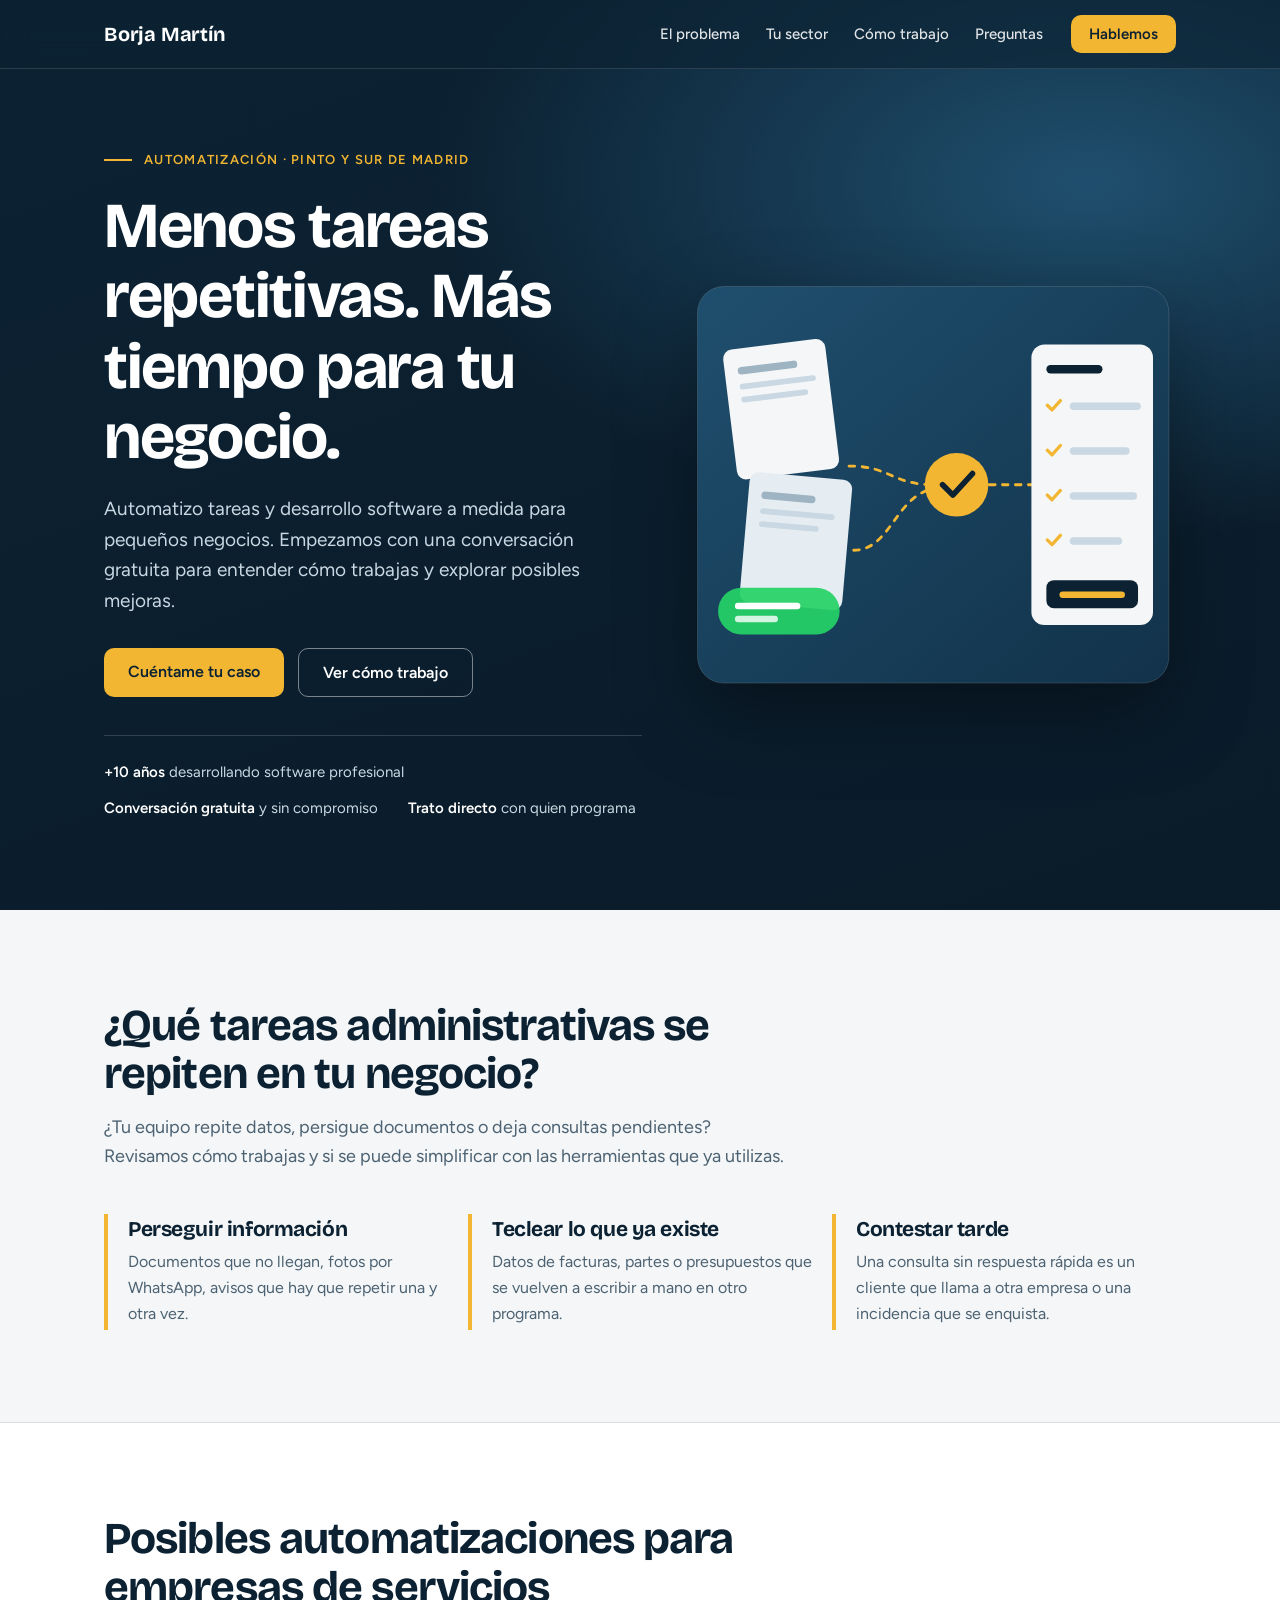
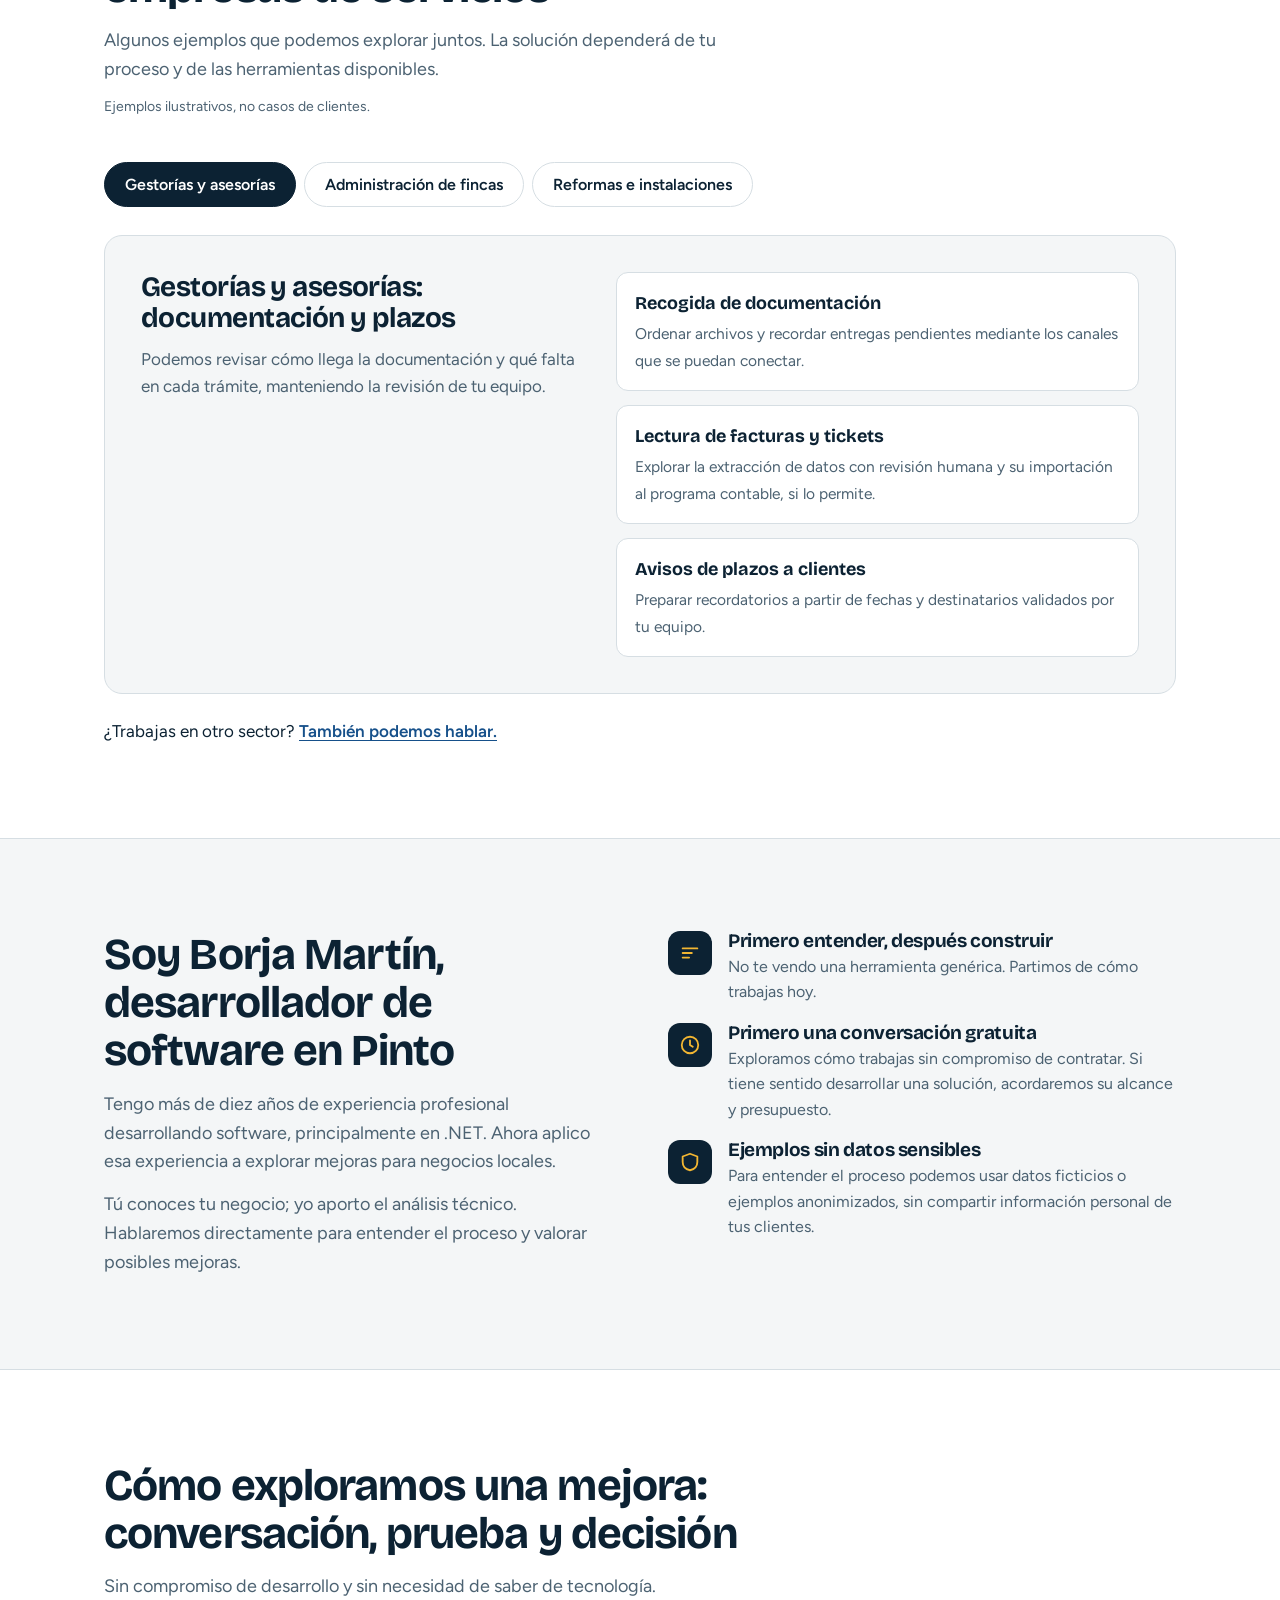
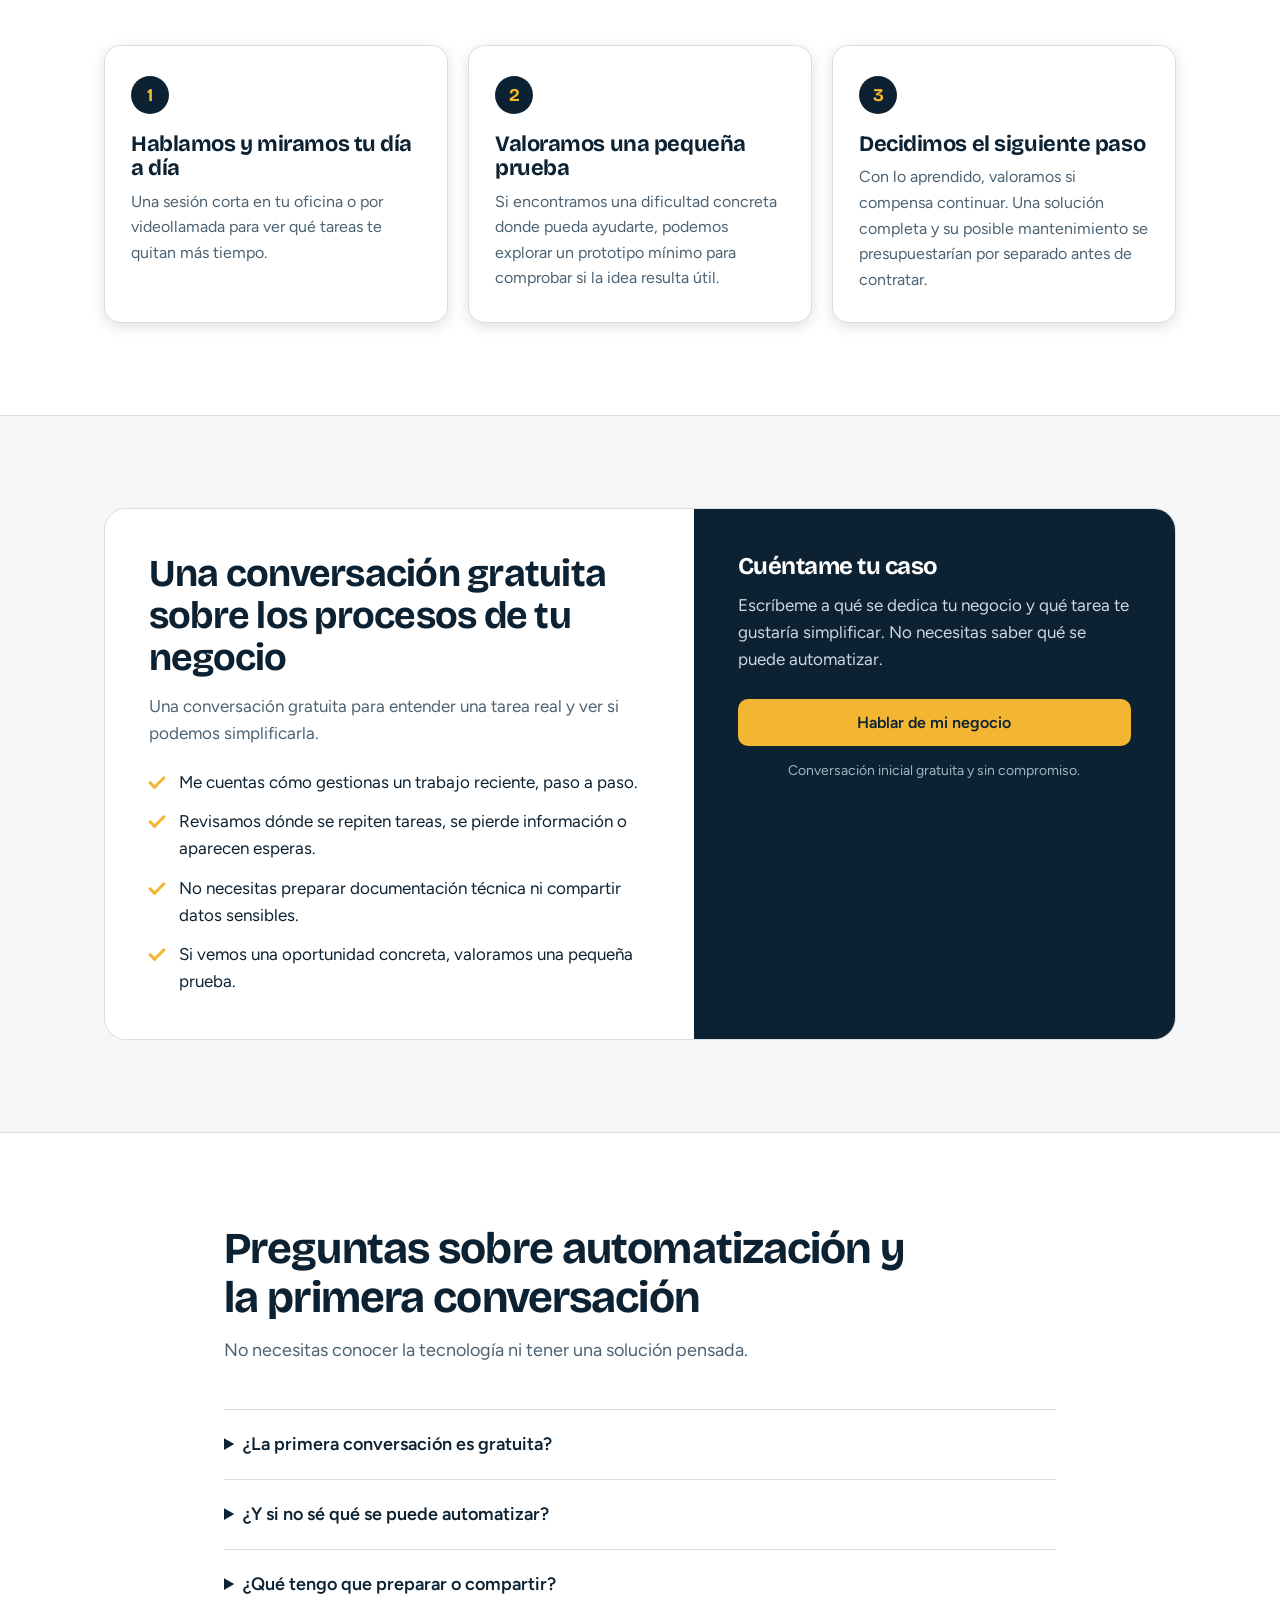
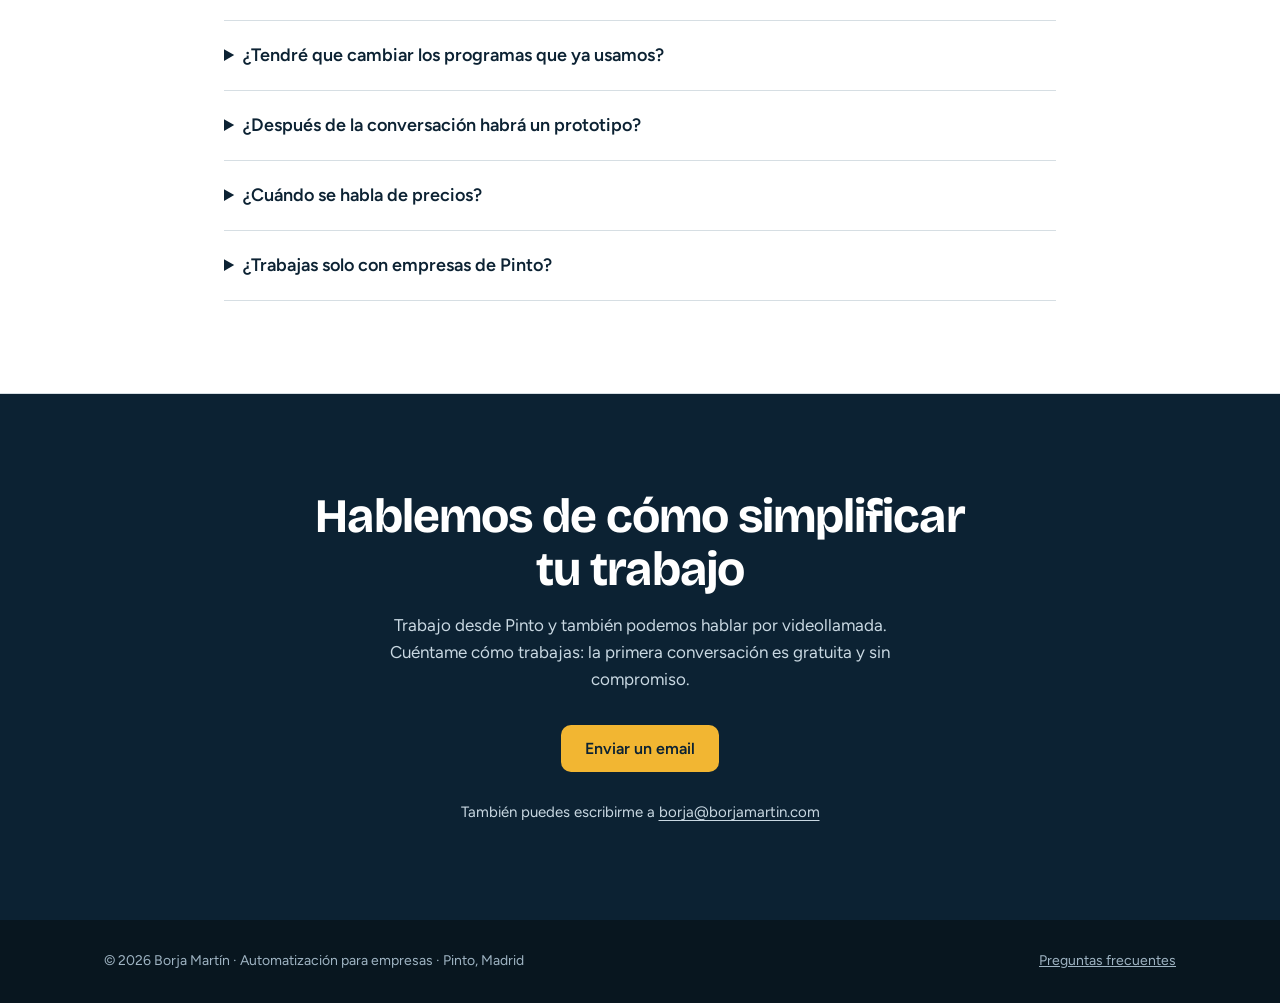
==== publicar/index.html @ 31eeb9a6 "Remove phone and WhatsApp contact option" ====
<!DOCTYPE html>
<html lang="es">
<head>
<meta charset="utf-8">
<meta name="viewport" content="width=device-width, initial-scale=1, viewport-fit=cover">
<title>Automatización de procesos en Pinto | Borja Martín</title>
<meta name="description" content="Automatización de procesos y software a medida para pequeñas empresas de Pinto y el sur de Madrid. Habla con Borja Martín en una conversación inicial gratuita.">
<link rel="preconnect" href="https://fonts.googleapis.com">
<link rel="preconnect" href="https://fonts.gstatic.com" crossorigin>
<link href="https://fonts.googleapis.com/css2?family=Bricolage+Grotesque:opsz,wght@12..96,500;12..96,700&family=Figtree:wght@400;500;600&display=swap" rel="stylesheet">
<link rel="stylesheet" href="assets/css/styles.css?v=20261027-1">
<script src="assets/js/main.js" defer></script>
</head>
<body>
<a class="skip-link" href="#inicio">Saltar al contenido</a>

<header class="nav">
  <div class="wrap">
    <a class="brand" href="#inicio">Borja Martín</a>
    <button class="menu-toggle" type="button" aria-expanded="false" aria-controls="primary-navigation" aria-label="Abrir menú" hidden>
      <svg viewBox="0 0 24 24" width="24" height="24" aria-hidden="true" focusable="false">
        <path class="menu-icon" d="M4 6h16M4 12h10M4 18h16"/>
        <path class="close-icon" d="m6 6 12 12M6 18 18 6"/>
      </svg>
    </button>
    <nav id="primary-navigation" aria-label="Principal"><ul>
      <li><a href="#problema">El problema</a></li>
      <li><a href="#sectores">Tu sector</a></li>
      <li><a href="#metodo">Cómo trabajo</a></li>
      <li><a href="#faq">Preguntas</a></li>
    </ul></nav>
    <a class="btn sm" href="#contacto">Hablemos</a>
  </div>
</header>

<main id="inicio" tabindex="-1">
<section class="hero" aria-labelledby="hero-title">
  <div class="wrap">
    <div>
      <p class="eyebrow">Automatización · Pinto y sur de Madrid</p>
      <h1 id="hero-title">Menos tareas repetitivas. Más tiempo para tu negocio.</h1>
      <p class="lead">Automatizo tareas y desarrollo software a medida para pequeños negocios. Empezamos con una conversación gratuita para entender cómo trabajas y explorar posibles mejoras.</p>
      <div class="cta-row">
        <a class="btn" href="#contacto">Cuéntame tu caso</a>
        <a class="btn ghost" href="#metodo">Ver cómo trabajo</a>
      </div>
      <div class="proof">
        <span><b>+10 años</b> desarrollando software profesional</span>
        <span><b>Conversación gratuita</b> y sin compromiso</span>
        <span><b>Trato directo</b> con quien programa</span>
      </div>
    </div>
    <svg viewBox="0 0 520 440" role="img" aria-label="Documentos desordenados que pasan por una automatización y salen como una lista ordenada y completada">
      <defs>
        <linearGradient id="g1" x1="0" y1="0" x2="1" y2="1"><stop offset="0" stop-color="#1F4F6E"/><stop offset="1" stop-color="#12324A"/></linearGradient>
      </defs>
      <rect x="8" y="8" width="504" height="424" rx="28" fill="url(#g1)" stroke="rgba(255,255,255,.14)"/>
      <g transform="rotate(-7 90 120)"><rect x="40" y="70" width="110" height="140" rx="10" fill="#F4F6F7"/><rect x="54" y="90" width="64" height="8" rx="4" fill="#9FB4C3"/><rect x="54" y="108" width="82" height="6" rx="3" fill="#C9D8E2"/><rect x="54" y="122" width="72" height="6" rx="3" fill="#C9D8E2"/></g>
      <g transform="rotate(5 110 260)"><rect x="60" y="210" width="110" height="140" rx="10" fill="#E5EDF2"/><rect x="74" y="230" width="58" height="8" rx="4" fill="#9FB4C3"/><rect x="74" y="248" width="80" height="6" rx="3" fill="#C9D8E2"/><rect x="74" y="262" width="64" height="6" rx="3" fill="#C9D8E2"/></g>
      <g><rect x="30" y="330" width="130" height="50" rx="25" fill="#25D366" opacity=".92"/><rect x="48" y="346" width="70" height="7" rx="3.5" fill="#fff"/><rect x="48" y="360" width="46" height="7" rx="3.5" fill="#fff" opacity=".8"/></g>
      <path class="flow" d="M170 200 C 215 200, 215 220, 262 220" fill="none" stroke="#F2B632" stroke-width="3" stroke-linecap="round"/>
      <path class="flow" d="M175 290 C 215 290, 220 230, 262 224" fill="none" stroke="#F2B632" stroke-width="3" stroke-linecap="round"/>
      <circle cx="285" cy="220" r="34" fill="#F2B632"/>
      <path d="M270 220 l11 11 l21 -23" fill="none" stroke="#0C2233" stroke-width="6" stroke-linecap="round" stroke-linejoin="round"/>
      <path class="flow" d="M320 220 C 345 220, 345 220, 365 220" fill="none" stroke="#F2B632" stroke-width="3" stroke-linecap="round"/>
      <rect x="365" y="70" width="130" height="300" rx="14" fill="#F4F6F7"/>
      <g fill="#0C2233"><rect x="381" y="92" width="60" height="9" rx="4.5"/></g>
      <g stroke="#F2B632" stroke-width="3.5" fill="none" stroke-linecap="round" stroke-linejoin="round">
        <path d="M382 135 l5 5 l9 -10"/><path d="M382 183 l5 5 l9 -10"/><path d="M382 231 l5 5 l9 -10"/><path d="M382 279 l5 5 l9 -10"/>
      </g>
      <g fill="#C9D8E2"><rect x="406" y="132" width="76" height="8" rx="4"/><rect x="406" y="180" width="64" height="8" rx="4"/><rect x="406" y="228" width="72" height="8" rx="4"/><rect x="406" y="276" width="56" height="8" rx="4"/></g>
      <rect x="381" y="322" width="98" height="30" rx="8" fill="#0C2233"/><rect x="395" y="334" width="70" height="7" rx="3.5" fill="#F2B632"/>
    </svg>
  </div>
</section>

<section id="problema" aria-labelledby="problema-title">
  <div class="wrap">
    <div class="intro">
      <h2 id="problema-title">¿Qué tareas administrativas se repiten en tu negocio?</h2>
      <p>¿Tu equipo repite datos, persigue documentos o deja consultas pendientes? Revisamos cómo trabajas y si se puede simplificar con las herramientas que ya utilizas.</p>
    </div>
    <div class="pain">
      <div><h3>Perseguir información</h3><p>Documentos que no llegan, fotos por WhatsApp, avisos que hay que repetir una y otra vez.</p></div>
      <div><h3>Teclear lo que ya existe</h3><p>Datos de facturas, partes o presupuestos que se vuelven a escribir a mano en otro programa.</p></div>
      <div><h3>Contestar tarde</h3><p>Una consulta sin respuesta rápida es un cliente que llama a otra empresa o una incidencia que se enquista.</p></div>
    </div>
  </div>
</section>

<section id="sectores" class="alt" aria-labelledby="sectores-title">
  <div class="wrap">
    <div class="intro">
      <h2 id="sectores-title">Posibles automatizaciones para empresas de servicios</h2>
      <p>Algunos ejemplos que podemos explorar juntos. La solución dependerá de tu proceso y de las herramientas disponibles.</p>
      <p class="note">Ejemplos ilustrativos, no casos de clientes.</p>
    </div>
    <div class="tabs" role="tablist" aria-label="Tipo de negocio" hidden>
      <button class="tab" role="tab" aria-selected="true" aria-controls="p1" id="t1">Gestorías y asesorías</button>
      <button class="tab" role="tab" aria-selected="false" aria-controls="p2" id="t2" tabindex="-1">Administración de fincas</button>
      <button class="tab" role="tab" aria-selected="false" aria-controls="p3" id="t3" tabindex="-1">Reformas e instalaciones</button>
    </div>

    <div class="panel" id="p1" aria-labelledby="gestorias-title">
      <div><h3 id="gestorias-title">Gestorías y asesorías: documentación y plazos</h3><p class="story">Podemos revisar cómo llega la documentación y qué falta en cada trámite, manteniendo la revisión de tu equipo.</p></div>
      <ul>
        <li><b>Recogida de documentación</b><span>Ordenar archivos y recordar entregas pendientes mediante los canales que se puedan conectar.</span></li>
        <li><b>Lectura de facturas y tickets</b><span>Explorar la extracción de datos con revisión humana y su importación al programa contable, si lo permite.</span></li>
        <li><b>Avisos de plazos a clientes</b><span>Preparar recordatorios a partir de fechas y destinatarios validados por tu equipo.</span></li>
      </ul>
    </div>

    <div class="panel" id="p2" aria-labelledby="fincas-title">
      <div><h3 id="fincas-title">Administradores de fincas: incidencias y seguimiento</h3><p class="story">Podemos estudiar cómo reunir avisos y respuestas para saber quién se ocupa de cada incidencia y en qué estado está.</p></div>
      <ul>
        <li><b>Registro de incidencias</b><span>Reunir responsable, fecha y estado, con entradas automáticas o manuales según el canal.</span></li>
        <li><b>Seguimiento a proveedores y vecinos</b><span>Valorar avisos a partir de cambios de estado confirmados por el responsable.</span></li>
        <li><b>Preparación de comunicaciones</b><span>Explorar plantillas y recordatorios con destinatarios y contenido revisados antes del envío.</span></li>
      </ul>
    </div>

    <div class="panel" id="p3" aria-labelledby="reformas-title">
      <div><h3 id="reformas-title">Reformas e instalaciones: consultas y presupuestos</h3><p class="story">Podemos explorar cómo reunir las solicitudes que llegan mientras estás en obra, sin tener que reconstruir cada consulta entre mensajes y fotos.</p></div>
      <ul>
        <li><b>Recogida de solicitudes</b><span>Valorar un formulario o un canal conectado para reunir datos, fotos y medidas pendientes de comprobar.</span></li>
        <li><b>Borradores de presupuesto</b><span>Explorar plantillas basadas en tus tarifas, con importes y alcance revisados por ti antes de enviarlas.</span></li>
        <li><b>Seguimiento de consultas y visitas</b><span>Estudiar recordatorios para solicitudes pendientes y avisos de citas confirmadas.</span></li>
      </ul>
    </div>
    <p class="sector-contact">¿Trabajas en otro sector? <a href="#contacto">También podemos hablar.</a></p>
  </div>
</section>

<section id="guia" aria-labelledby="guia-title">
  <div class="wrap guide">
    <div class="intro">
      <h2 id="guia-title">Soy Borja Martín, desarrollador de software en Pinto</h2>
      <p>Tengo más de diez años de experiencia profesional desarrollando software, principalmente en .NET. Ahora aplico esa experiencia a explorar mejoras para negocios locales.</p>
      <p>Tú conoces tu negocio; yo aporto el análisis técnico. Hablaremos directamente para entender el proceso y valorar posibles mejoras.</p>
    </div>
    <div class="facts">
      <div class="fact"><i><svg viewBox="0 0 24 24"><path d="M4 7h16M4 12h10M4 17h7"/></svg></i><div><h3>Primero entender, después construir</h3><p>No te vendo una herramienta genérica. Partimos de cómo trabajas hoy.</p></div></div>
      <div class="fact"><i><svg viewBox="0 0 24 24"><circle cx="12" cy="12" r="9"/><path d="M12 7v5l3 2"/></svg></i><div><h3>Primero una conversación gratuita</h3><p>Exploramos cómo trabajas sin compromiso de contratar. Si tiene sentido desarrollar una solución, acordaremos su alcance y presupuesto.</p></div></div>
      <div class="fact"><i><svg viewBox="0 0 24 24"><path d="M12 3l8 3v6c0 5-3.5 8-8 9-4.5-1-8-4-8-9V6z"/></svg></i><div><h3>Ejemplos sin datos sensibles</h3><p>Para entender el proceso podemos usar datos ficticios o ejemplos anonimizados, sin compartir información personal de tus clientes.</p></div></div>
    </div>
  </div>
</section>

<section id="metodo" class="alt" aria-labelledby="metodo-title">
  <div class="wrap">
    <div class="intro"><h2 id="metodo-title">Cómo exploramos una mejora: conversación, prueba y decisión</h2><p>Sin compromiso de desarrollo y sin necesidad de saber de tecnología.</p></div>
    <div class="steps">
      <div class="step"><h3>Hablamos y miramos tu día a día</h3><p>Una sesión corta en tu oficina o por videollamada para ver qué tareas te quitan más tiempo.</p></div>
      <div class="step"><h3>Valoramos una pequeña prueba</h3><p>Si encontramos una dificultad concreta donde pueda ayudarte, podemos explorar un prototipo mínimo para comprobar si la idea resulta útil.</p></div>
      <div class="step"><h3>Decidimos el siguiente paso</h3><p>Con lo aprendido, valoramos si compensa continuar. Una solución completa y su posible mantenimiento se presupuestarían por separado antes de contratar.</p></div>
    </div>
  </div>
</section>

<section id="conversacion" aria-labelledby="conversacion-title">
  <div class="wrap">
    <div class="offer">
      <div class="l">
        <h2 id="conversacion-title">Una conversación gratuita sobre los procesos de tu negocio</h2>
        <p>Una conversación gratuita para entender una tarea real y ver si podemos simplificarla.</p>
        <ul>
          <li>Me cuentas cómo gestionas un trabajo reciente, paso a paso.</li>
          <li>Revisamos dónde se repiten tareas, se pierde información o aparecen esperas.</li>
          <li>No necesitas preparar documentación técnica ni compartir datos sensibles.</li>
          <li>Si vemos una oportunidad concreta, valoramos una pequeña prueba.</li>
        </ul>
      </div>
      <div class="r">
        <h3>Cuéntame tu caso</h3>
        <p>Escríbeme a qué se dedica tu negocio y qué tarea te gustaría simplificar. No necesitas saber qué se puede automatizar.</p>
        <a class="btn" href="#contacto">Hablar de mi negocio</a>
        <small>Conversación inicial gratuita y sin compromiso.</small>
      </div>
    </div>
  </div>
</section>

<section id="faq" class="alt" aria-labelledby="faq-title">
  <div class="wrap faq">
    <div class="intro">
      <h2 id="faq-title">Preguntas sobre automatización y la primera conversación</h2>
      <p>No necesitas conocer la tecnología ni tener una solución pensada.</p>
    </div>
    <details>
      <summary>¿La primera conversación es gratuita?</summary>
      <p>Sí. Sirve para conocer cómo trabajas y explorar si hay alguna dificultad en la que pueda ayudar. No implica contratar un diagnóstico, un prototipo ni un desarrollo.</p>
    </details>
    <details>
      <summary>¿Y si no sé qué se puede automatizar?</summary>
      <p>No hace falta saberlo. Podemos partir de un trabajo reciente: cómo llegó, quién intervino y dónde surgieron dificultades. Tú conoces el negocio y yo investigo las posibilidades técnicas.</p>
    </details>
    <details>
      <summary>¿Qué tengo que preparar o compartir?</summary>
      <p>Basta con pensar en una tarea que se repita o genere problemas. Si necesitamos un ejemplo, utiliza datos ficticios o anonimizados. No hace falta enviar contraseñas, documentos de clientes ni información sensible.</p>
    </details>
    <details>
      <summary>¿Tendré que cambiar los programas que ya usamos?</summary>
      <p>No necesariamente. Primero revisamos si se puede simplificar el trabajo con lo que ya utilizas. Conectar herramientas depende de sus funciones, permisos y costes; hay que comprobarlo en cada caso.</p>
    </details>
    <details>
      <summary>¿Después de la conversación habrá un prototipo?</summary>
      <p>No siempre. Si encontramos un problema concreto y una prueba puede ayudarnos a valorar una mejora, acordaremos qué probar y en qué condiciones antes de empezar. El prototipo serviría para aprender; no sería una solución completa lista para producción.</p>
    </details>
    <details>
      <summary>¿Cuándo se habla de precios?</summary>
      <p>La conversación inicial es gratuita. Si tiene sentido continuar, concretaremos el siguiente trabajo y sus condiciones antes de iniciarlo. Cualquier desarrollo o mantenimiento posterior tendría una propuesta y un presupuesto que podrías aceptar o rechazar.</p>
    </details>
    <details>
      <summary>¿Trabajas solo con empresas de Pinto?</summary>
      <p>El foco está en Pinto y el sur de Madrid. También podemos hablar por videollamada y valorar si tiene sentido trabajar a distancia.</p>
    </details>
  </div>
</section>

<section class="final" id="contacto" aria-labelledby="contacto-title">
  <div class="wrap">
    <h2 id="contacto-title">Hablemos de cómo simplificar tu trabajo</h2>
    <p>Trabajo desde Pinto y también podemos hablar por videollamada. Cuéntame cómo trabajas: la primera conversación es gratuita y sin compromiso.</p>
    <div class="cta-row">
      <a class="btn" href="mailto:borja@borjamartin.com?subject=Conversaci%C3%B3n%20sobre%20mi%20negocio" data-mail>Enviar un email</a>
    </div>
    <p class="contact-email">También puedes escribirme a <a href="mailto:borja@borjamartin.com" data-mail>borja@borjamartin.com</a></p>
  </div>
</section>
</main>

<footer>
  <div class="wrap">
    <span>© <span data-current-year>2026</span> Borja Martín · Automatización para empresas · Pinto, Madrid</span>
    <a href="#faq">Preguntas frecuentes</a>
  </div>
</footer>


</body>
</html>
---- publicar/assets/css/styles.css ----
:root{
  --bg:#F4F6F7;--surface:#fff;--ink:#0C2233;--muted:#4C6272;--line:#D6DEE3;
  --navy:#0C2233;--navy2:#16384F;--accent:#F2B632;--accent-ink:#0C2233;--link:#16508A;
  --head:"Bricolage Grotesque","Segoe UI",system-ui,sans-serif;--body:"Figtree","Segoe UI",system-ui,sans-serif;
  box-sizing:border-box;padding-top:env(safe-area-inset-top,0px);padding-bottom:env(safe-area-inset-bottom,0px);
}
@media (prefers-color-scheme:dark){:root:not([data-theme="light"]){--bg:#09151E;--surface:#10263A;--ink:#EAF0F3;--muted:#A3B6C4;--line:#23405A;--link:#8DC0F0;color-scheme:dark}}
:root[data-theme="dark"]{--bg:#09151E;--surface:#10263A;--ink:#EAF0F3;--muted:#A3B6C4;--line:#23405A;--link:#8DC0F0;color-scheme:dark}
*,*::before,*::after{box-sizing:inherit}
html{scroll-behavior:smooth;scroll-padding-top:calc(env(safe-area-inset-top,0px) + 76px)}
body{margin:0;background:var(--bg);color:var(--ink);font:400 17px/1.6 var(--body);-webkit-font-smoothing:antialiased}
body::before{content:"";position:fixed;inset:0 0 auto;height:env(safe-area-inset-top,0px);z-index:60;background:rgba(12,34,51,.72);backdrop-filter:blur(14px);-webkit-backdrop-filter:blur(14px)}
h1,h2,h3{font-family:var(--head);line-height:1.1;margin:0;letter-spacing:-.02em}
p{margin:0}
a{color:inherit}
.wrap{max-width:1120px;margin:0 auto;padding:0 24px}
:focus-visible{outline:3px solid var(--ink);outline-offset:3px;border-radius:4px}
.nav :focus-visible,.hero :focus-visible,.offer .r :focus-visible,.final :focus-visible,footer :focus-visible{outline-color:var(--accent)}
[hidden]{display:none!important}
.skip-link{position:fixed;top:10px;left:10px;z-index:100;padding:12px 18px;background:var(--surface);color:var(--ink);transform:translateY(-200%)}
.skip-link:focus{transform:none}

/* navbar */
.nav{position:fixed;top:env(safe-area-inset-top,0px);left:0;right:0;z-index:50;background:rgba(12,34,51,.62);backdrop-filter:blur(14px);-webkit-backdrop-filter:blur(14px);border-bottom:1px solid rgba(255,255,255,.12);color:#fff}
.nav .wrap{display:flex;align-items:center;gap:28px;height:68px}
.brand{font:700 20px var(--head);text-decoration:none;margin-right:auto;letter-spacing:-.01em}
.nav ul{display:flex;gap:26px;list-style:none;margin:0;padding:0}
.nav ul a{text-decoration:none;font-weight:500;font-size:15px;opacity:.88}
.nav ul a:hover{opacity:1;text-decoration:underline;text-underline-offset:6px}
.menu-toggle {
  display: none;
  align-items: center;
  justify-content: center;
  flex-shrink: 0;
  width: 44px;
  height: 44px;
  padding: 0;
  border: 1px solid rgba(255,255,255,.45);
  border-radius: 10px;
  background: transparent;
  color: #fff;
  cursor: pointer;
}
.menu-toggle svg{fill:none;stroke:currentColor;stroke-width:2;stroke-linecap:round}
.menu-toggle .close-icon{display:none}
.menu-toggle[aria-expanded="true"] .menu-icon{display:none}
.menu-toggle[aria-expanded="true"] .close-icon{display:block}
.menu-toggle:hover{background:rgba(255,255,255,.08)}
.btn{display:inline-block;background:var(--accent);color:var(--accent-ink);font:600 16px var(--body);padding:14px 24px;border-radius:10px;text-decoration:none;border:0;cursor:pointer;transition:transform .15s,box-shadow .15s}
.btn:hover{transform:translateY(-2px);box-shadow:0 8px 22px rgba(242,182,50,.35)}
.btn.sm{padding:10px 18px;font-size:15px}
.btn.ghost{background:transparent;color:#fff;border:1.5px solid rgba(255,255,255,.45)}
.btn.ghost:hover{box-shadow:none;border-color:#fff}

/* hero */
.hero{background:radial-gradient(1100px 600px at 85% 20%,#1F4F6E 0%,transparent 60%),linear-gradient(160deg,#0C2233,#0A1B29);color:#fff;padding:150px 0 90px;overflow:hidden}
.hero .wrap{display:grid;grid-template-columns:1.05fr .95fr;gap:48px;align-items:center}
.eyebrow{display:flex;align-items:center;gap:12px;margin-bottom:20px;color:var(--accent);font-size:13px;font-weight:600;letter-spacing:.1em;text-transform:uppercase}
.eyebrow::before{content:"";width:28px;height:2px;background:currentColor;flex:none}
.hero h1{font-size:clamp(38px,5.4vw,64px);font-weight:700}
.hero p.lead{font-size:19px;color:#C9D8E2;margin:22px 0 32px;max-width:520px}
.cta-row{display:flex;flex-wrap:wrap;gap:14px}
.proof{display:flex;flex-wrap:wrap;gap:12px 30px;margin-top:38px;padding-top:24px;border-top:1px solid rgba(255,255,255,.16);font-size:15px;color:#C9D8E2}
.proof b{color:#fff;font-weight:600}
.hero svg{width:100%;height:auto;display:block;filter:drop-shadow(0 30px 40px rgba(0,0,0,.35))}
.flow{stroke-dasharray:6 8;animation:dash 2.4s linear 2}
@keyframes dash{to{stroke-dashoffset:-56}}

/* sections */
section{padding:92px 0}
.intro{max-width:680px;margin-bottom:44px}
.intro h2{font-size:clamp(30px,4vw,44px)}
.intro p{color:var(--muted);margin-top:14px;font-size:18px}
.alt{background:var(--surface);border-block:1px solid var(--line)}

/* problema */
.pain{display:grid;grid-template-columns:repeat(3,1fr);gap:20px}
.pain div{border-left:4px solid var(--accent);padding:4px 0 4px 20px}
.pain h3{font-size:21px;margin-bottom:8px}
.pain p{color:var(--muted);font-size:16px}

/* sectores */
.tabs{display:flex;flex-wrap:wrap;gap:8px;margin-bottom:28px}
.tab{font:600 16px var(--body);padding:12px 20px;border-radius:999px;border:1.5px solid var(--line);background:transparent;color:var(--ink);cursor:pointer;transition:background .15s,color .15s,border-color .15s}
.tab:hover{border-color:var(--navy2)}
.tab[aria-selected="true"]{background:var(--navy);color:#fff;border-color:var(--navy)}
:root[data-theme="dark"] .tab[aria-selected="true"]{background:var(--accent);color:var(--accent-ink);border-color:var(--accent)}
@media (prefers-color-scheme:dark){:root:not([data-theme="light"]) .tab[aria-selected="true"]{background:var(--accent);color:var(--accent-ink);border-color:var(--accent)}}
.panel{display:grid;grid-template-columns:1fr 1.2fr;gap:40px;background:var(--bg);border:1px solid var(--line);border-radius:18px;padding:36px}
.panel + .panel{margin-top:24px}
.tabs:not([hidden]) ~ .panel{margin-top:0}
.panel h3{font-size:28px;margin-bottom:12px}
.panel .story{color:var(--muted)}
.panel ul{list-style:none;margin:0;padding:0;display:grid;gap:14px}
.panel li{padding:16px 18px;border:1px solid var(--line);border-radius:12px;background:var(--surface)}
.panel li b{display:block;font-family:var(--head);font-size:18px;margin-bottom:2px}
.panel li span{color:var(--muted);font-size:15.5px}
.note{font-size:14px;color:var(--muted);margin-top:16px}
.intro .note{font-size:14px;margin-top:12px}
.sector-contact {
  margin-top: 24px;
  color: var(--ink);
}

.sector-contact a {
  color: var(--link);
  font-weight: 600;
  text-underline-offset: 3px;
}

/* guía */
.guide{display:grid;grid-template-columns:1fr 1fr;gap:56px;align-items:start}
.guide .intro{margin-bottom:0}
.guide .facts{display:grid;gap:18px}
.fact{display:flex;gap:16px;align-items:flex-start}
.fact i{flex:none;width:44px;height:44px;border-radius:12px;background:var(--navy);display:grid;place-items:center}
.fact i svg{width:22px;height:22px;stroke:var(--accent);fill:none;stroke-width:2;stroke-linecap:round;stroke-linejoin:round}
.fact h3{font-size:19px;margin-bottom:2px}
.fact p{color:var(--muted);font-size:16px}

/* plan */
.steps{display:grid;grid-template-columns:repeat(3,1fr);gap:20px;counter-reset:s}
.step {
  position: relative;
  background: var(--surface);
  border: 1px solid var(--line);
  border-radius: 16px;
  padding: 30px 26px;
  box-shadow: 0 4px 14px rgb(0 0 0 / 12%);
}

@media (prefers-color-scheme: dark) {
  :root:not([data-theme="light"]) .step {
    background: #09151E;
    border-color: #36546B;
    box-shadow: none;
  }

  :root:not([data-theme="light"]) .step::before {
    background: var(--accent);
    color: var(--accent-ink);
  }
}

:root[data-theme="dark"] .step {
  background: #09151E;
  border-color: #36546B;
  box-shadow: none;
}

:root[data-theme="dark"] .step::before {
  background: var(--accent);
  color: var(--accent-ink);
}
.step::before{counter-increment:s;content:counter(s);display:grid;place-items:center;width:38px;height:38px;border-radius:50%;background:var(--navy);color:var(--accent);font:700 18px var(--head);margin-bottom:18px}
.step h3{font-size:22px;margin-bottom:8px}
.step p{color:var(--muted);font-size:16px}

/* oferta */
.offer{display:grid;grid-template-columns:1.1fr .9fr;gap:0;border-radius:22px;overflow:hidden;border:1px solid var(--line)}
.offer .l{padding:44px;background:var(--surface)}
.offer .r{padding:44px;background:var(--navy);color:#fff}
.offer h2{font-size:clamp(28px,3.6vw,38px);margin-bottom:14px}
.offer .l p{color:var(--muted)}
.offer ul{list-style:none;padding:0;margin:22px 0 0;display:grid;gap:12px}
.offer li{padding-left:30px;position:relative}
.offer li::before{content:"";position:absolute;left:0;top:7px;width:16px;height:9px;border-left:3px solid var(--accent);border-bottom:3px solid var(--accent);transform:rotate(-45deg)}
.offer .r h3{font-size:24px;margin-bottom:12px}
.offer .r p{color:#C9D8E2;margin-bottom:26px}
.offer .r .btn{width:100%;text-align:center}
.offer .r small{display:block;margin-top:14px;color:#9FB4C3;font-size:14px;text-align:center}

/* preguntas frecuentes */
.faq {
  max-width: 880px;
}

.faq details {
  padding: 22px 0;
  border-top: 1px solid var(--line);
}

.faq details:last-child {
  border-bottom: 1px solid var(--line);
}

.faq summary {
  cursor: pointer;
  font-weight: 600;
  font-size: 18px;
  line-height: 1.4;
}

.faq summary::marker {
  color: var(--ink);
}

.faq details p {
  margin-top: 14px;
  color: var(--muted);
}

/* cierre */
.final{background:var(--navy);color:#fff;text-align:center;padding:96px 0}
.final h2{font-size:clamp(30px,4.2vw,48px);max-width:700px;margin:0 auto 16px}
.final p{color:#C9D8E2;max-width:560px;margin:0 auto 32px}
.final .cta-row{justify-content:center}
.final .contact-email{margin:28px auto 0;font-size:15px}
.contact-email a{text-underline-offset:3px;overflow-wrap:anywhere}
footer{background:#08161F;color:#9FB4C3;font-size:14px;padding:30px 0}
footer .wrap{display:flex;flex-wrap:wrap;gap:12px 28px;justify-content:space-between}

@media (max-width:900px){
  .nav .wrap{gap:8px}
  .nav .brand{white-space:nowrap}
  .nav .btn.sm{order:2}
  .menu-toggle{display:inline-flex;order:3}
  .nav nav{order:4}
  .nav ul{flex-direction:column;gap:4px}
  .nav ul a{display:block;padding:12px 16px;font-size:16px;opacity:1;border-radius:8px}
  .nav ul a:hover{background:rgba(255,255,255,.08)}
  .nav.menu-ready nav {
    position: absolute;
    top: 100%;
    left: 16px;
    right: 16px;
    padding: 12px;
    max-height: calc(100dvh - 84px - env(safe-area-inset-top,0px));
    overflow-y: auto;
    background: var(--navy);
    border: 1px solid rgba(255,255,255,.2);
    border-radius: 0 0 14px 14px;
    box-shadow: 0 16px 32px rgba(0,0,0,.25);
  }
  .nav:not(.menu-ready) .wrap{height:auto;min-height:68px;flex-wrap:wrap;padding-block:12px}
  .nav:not(.menu-ready) nav{width:100%}
  .nav:not(.menu-ready) ul{flex-direction:row;flex-wrap:wrap}
  .hero{padding:120px 0 64px}
  .hero .wrap,.guide,.offer,.panel{grid-template-columns:1fr}
  .pain,.steps{grid-template-columns:1fr}
  section{padding:68px 0}
  .offer .l,.offer .r{padding:30px 24px}
  .panel{padding:26px 20px}
}
@media (max-width:600px){
  section{padding:48px 0}
  .hero{padding-bottom:48px}
  .hero .wrap{gap:28px}
  .hero svg{max-width:280px;margin-inline:auto}
  .intro{margin-bottom:28px}
  .proof{margin-top:28px;padding-top:20px}
  .guide{gap:32px}
  .panel{padding:24px 20px;gap:24px}
  .panel ul{gap:0}
  .panel li{padding:16px 0;border:0;border-radius:0;background:transparent}
  .panel li:first-child{padding-top:0}
  .panel li:last-child{padding-bottom:0}
  .panel li + li{border-top:1px solid var(--line)}
  .final{padding:56px 0}
}
@media (max-width:480px){
  .nav .wrap{padding-inline:16px}
  .nav .brand{font-size:18px}
  .nav .btn.sm{padding:10px 14px;white-space:nowrap;flex-shrink:0}
}
@media (prefers-reduced-motion:reduce){.flow{animation:none}html{scroll-behavior:auto}.btn{transition:none}}
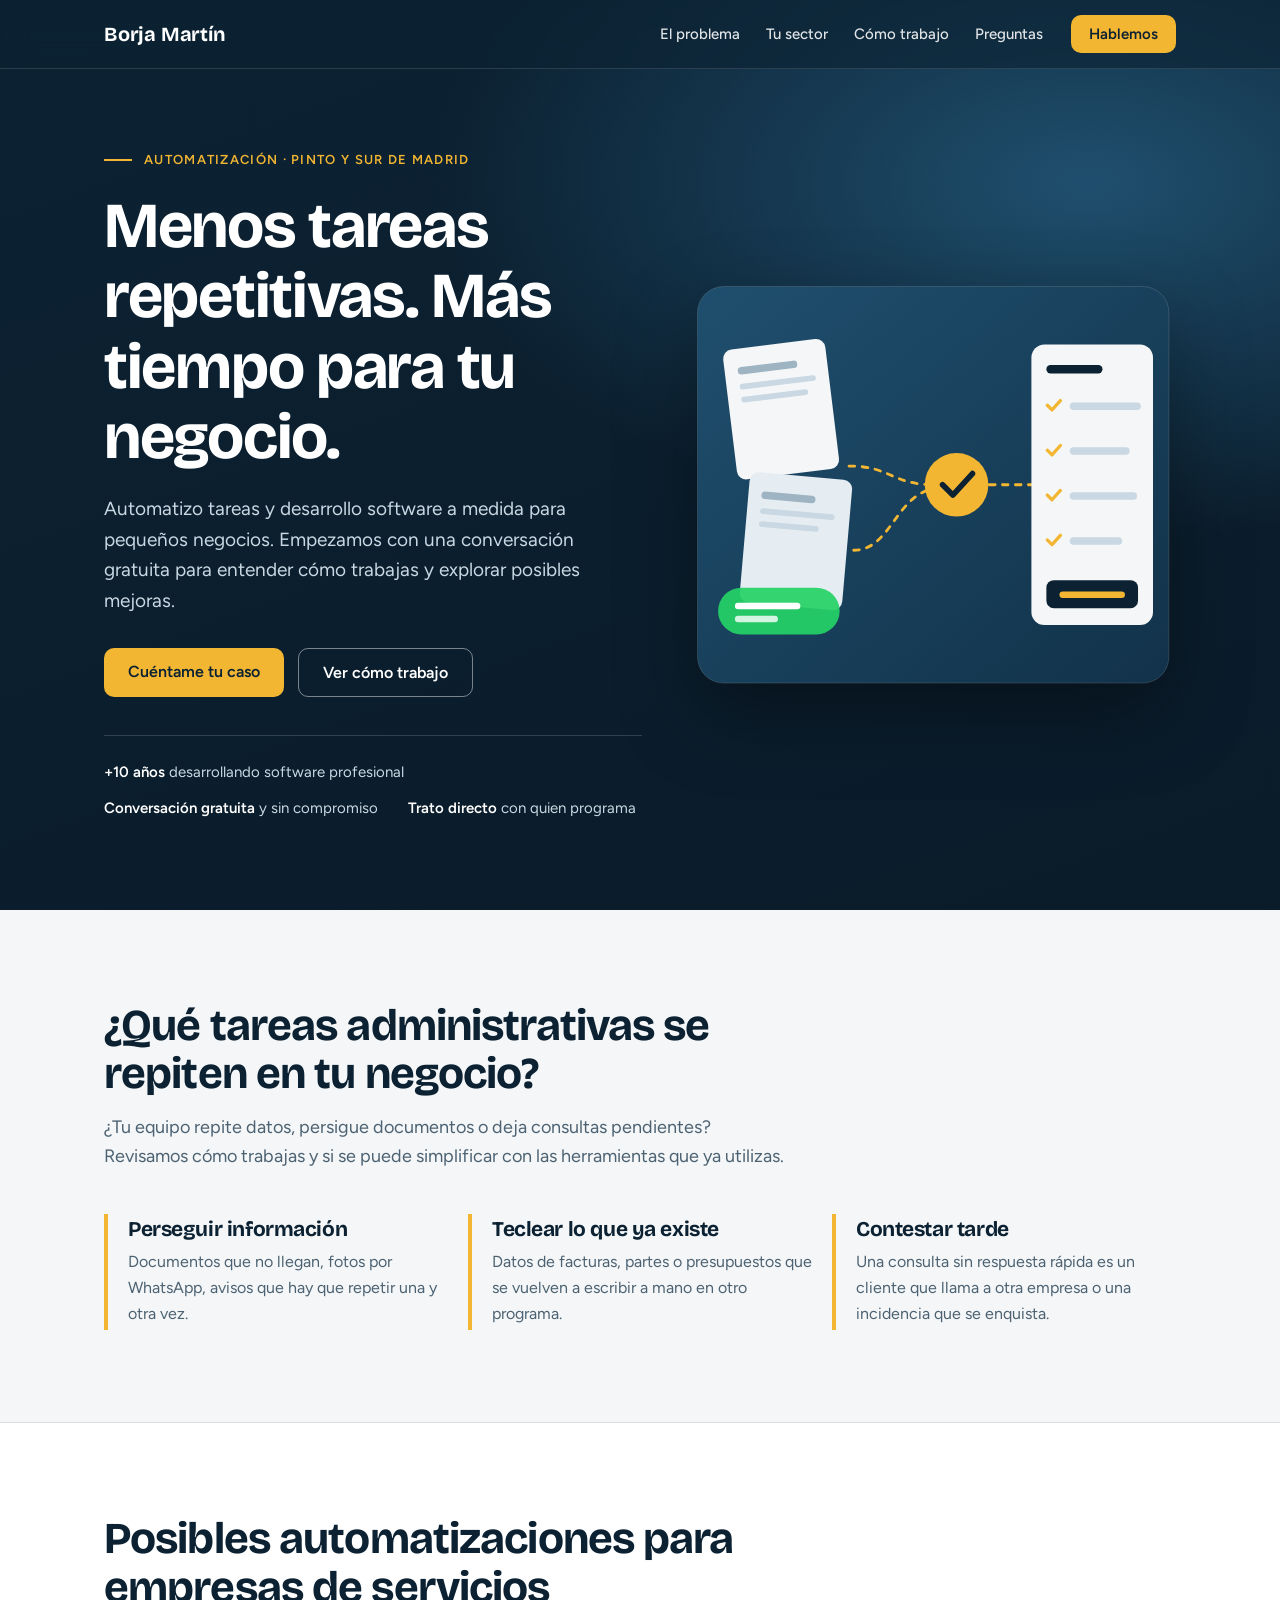
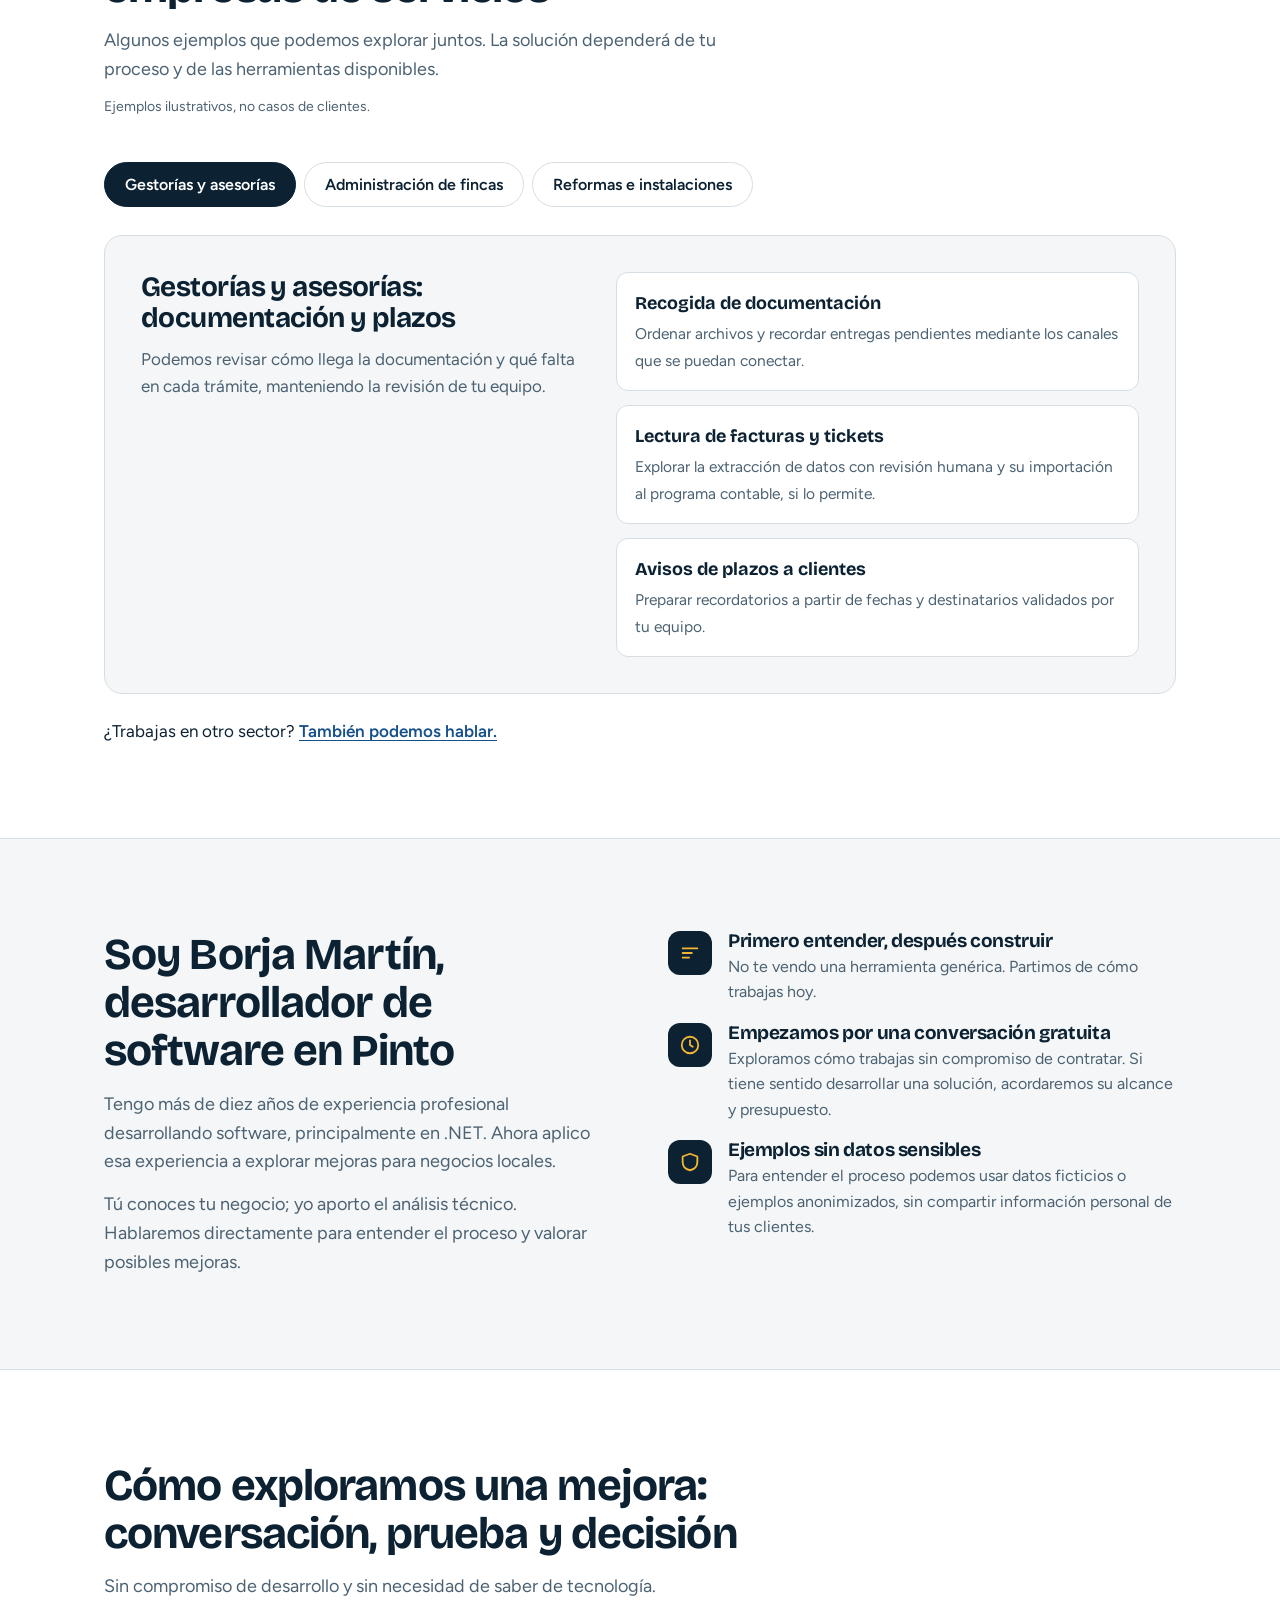
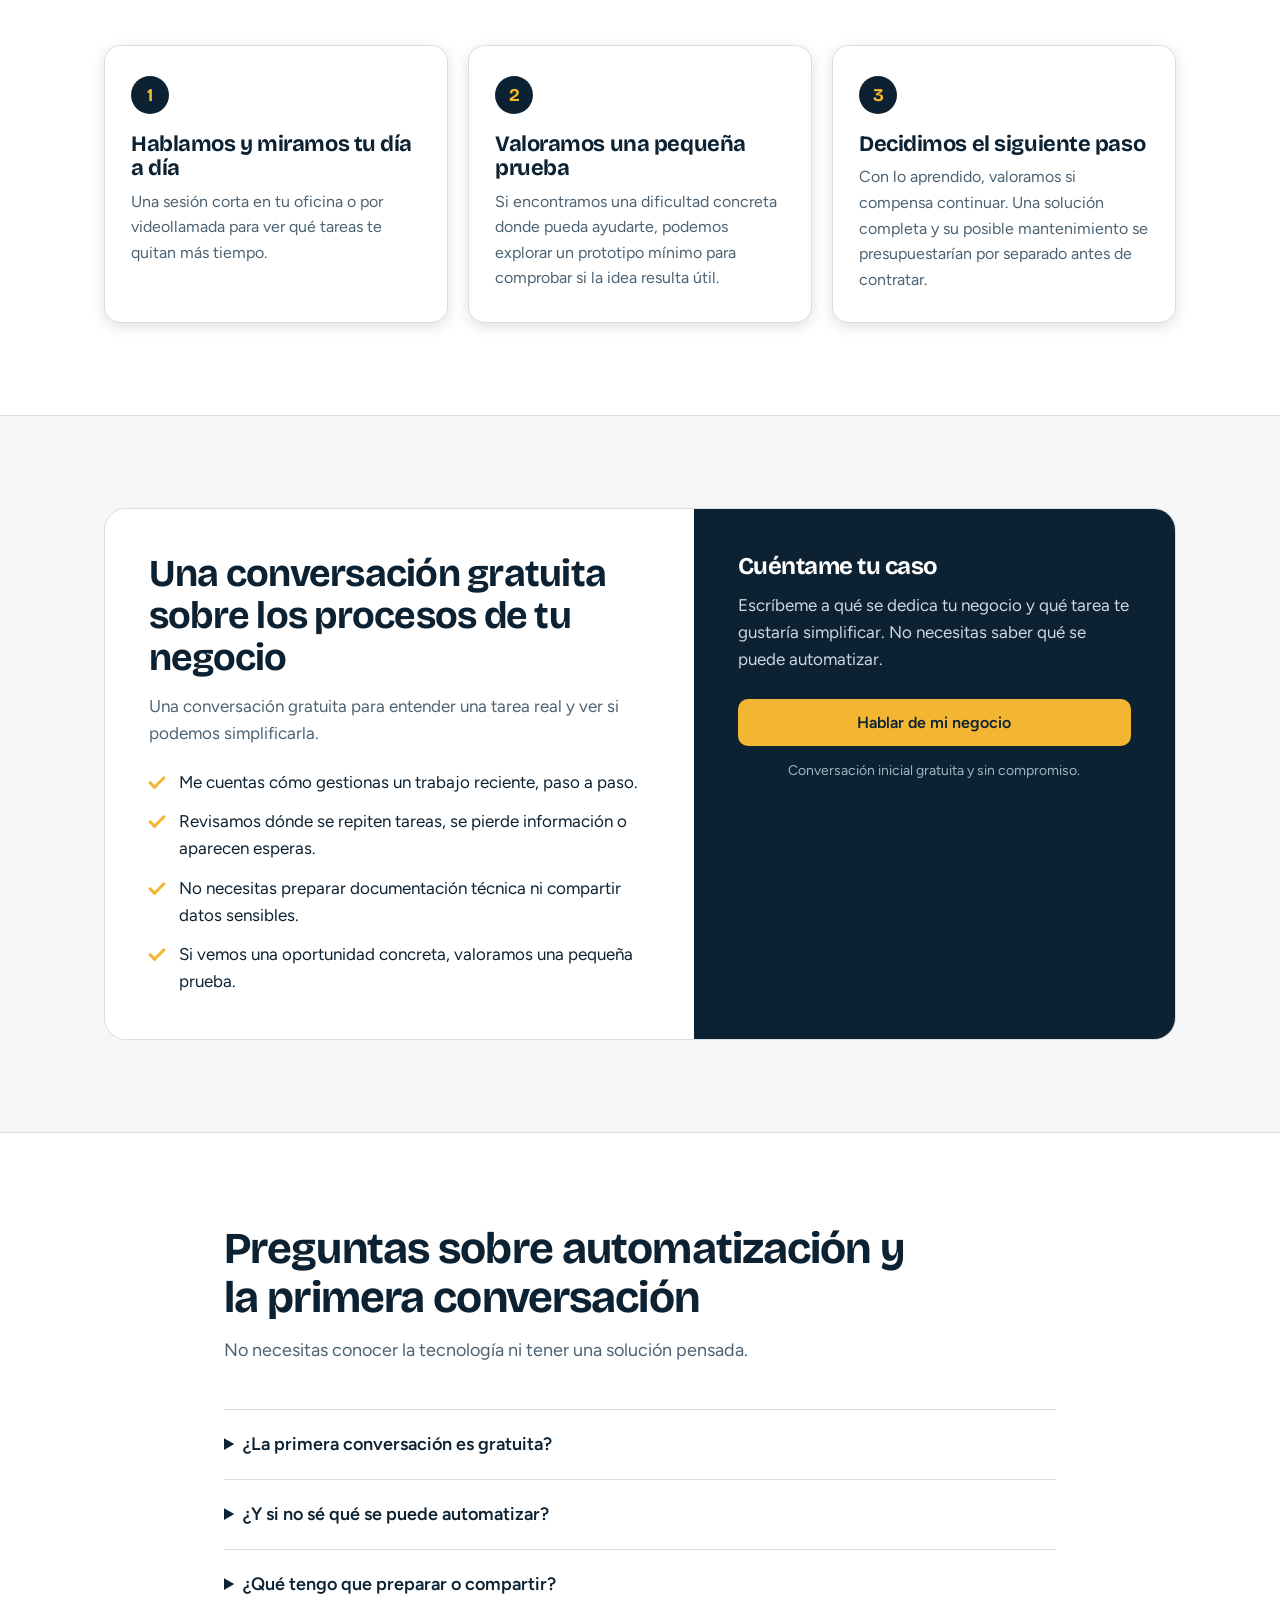
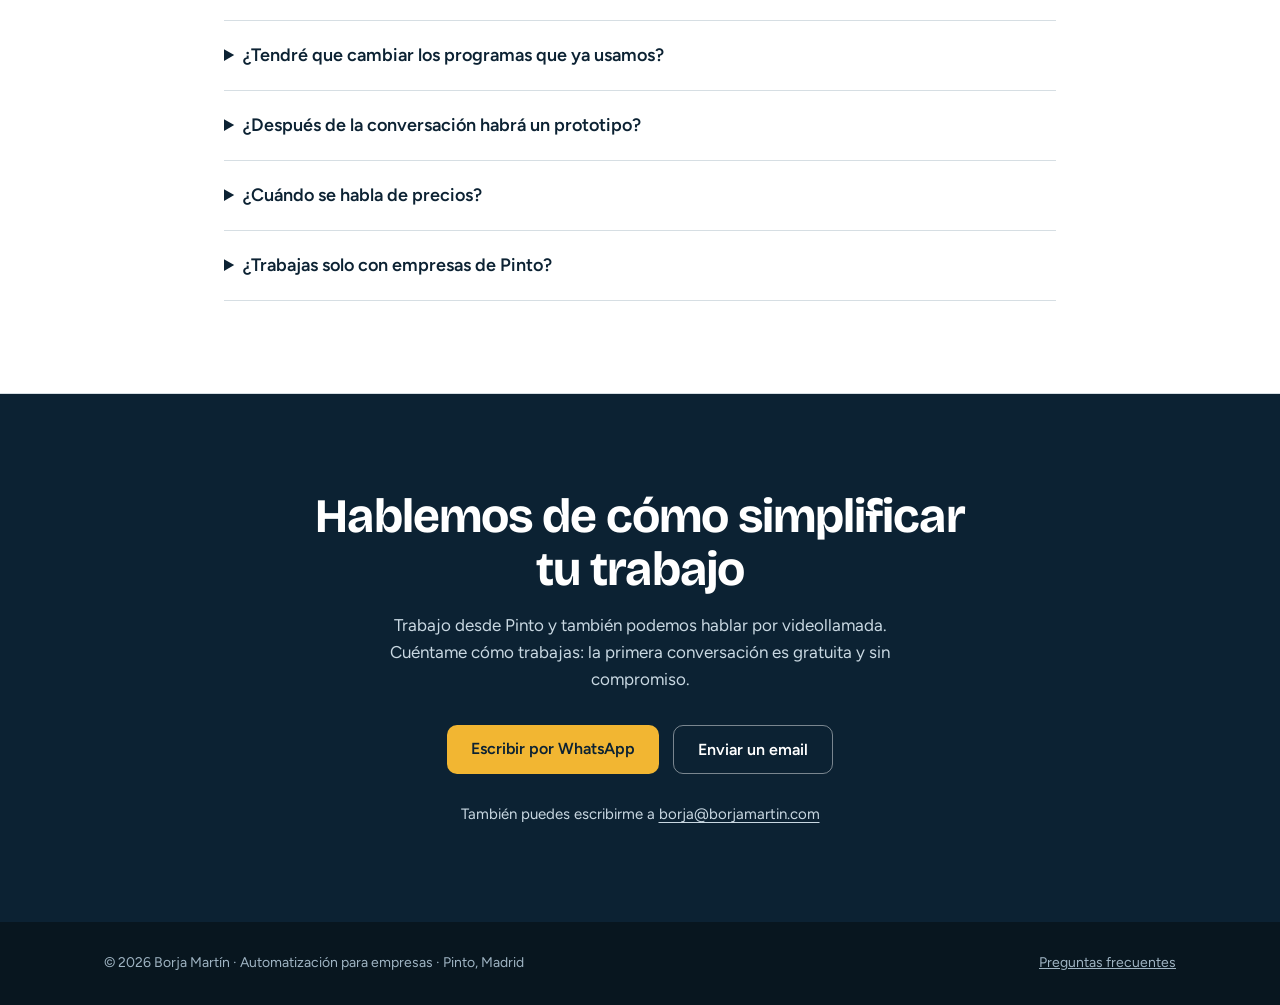
==== commit 9366fd34: "changed text" ====
--- a/publicar/index.html
+++ b/publicar/index.html
@@ -19,7 +19,7 @@
     <a class="brand" href="#inicio">Borja Martín</a>
     <button class="menu-toggle" type="button" aria-expanded="false" aria-controls="primary-navigation" aria-label="Abrir menú" hidden>
       <svg viewBox="0 0 24 24" width="24" height="24" aria-hidden="true" focusable="false">
-        <path class="menu-icon" d="M4 6h16M4 12h10M4 18h16"/>
+        <path class="menu-icon" d="M4 6h16M4 12h16M4 18h16"/>
         <path class="close-icon" d="m6 6 12 12M6 18 18 6"/>
       </svg>
     </button>
@@ -140,7 +140,7 @@
     </div>
     <div class="facts">
       <div class="fact"><i><svg viewBox="0 0 24 24"><path d="M4 7h16M4 12h10M4 17h7"/></svg></i><div><h3>Primero entender, después construir</h3><p>No te vendo una herramienta genérica. Partimos de cómo trabajas hoy.</p></div></div>
-      <div class="fact"><i><svg viewBox="0 0 24 24"><circle cx="12" cy="12" r="9"/><path d="M12 7v5l3 2"/></svg></i><div><h3>Primero una conversación gratuita</h3><p>Exploramos cómo trabajas sin compromiso de contratar. Si tiene sentido desarrollar una solución, acordaremos su alcance y presupuesto.</p></div></div>
+      <div class="fact"><i><svg viewBox="0 0 24 24"><circle cx="12" cy="12" r="9"/><path d="M12 7v5l3 2"/></svg></i><div><h3>Empezamos por una conversación gratuita</h3><p>Exploramos cómo trabajas sin compromiso de contratar. Si tiene sentido desarrollar una solución, acordaremos su alcance y presupuesto.</p></div></div>
       <div class="fact"><i><svg viewBox="0 0 24 24"><path d="M12 3l8 3v6c0 5-3.5 8-8 9-4.5-1-8-4-8-9V6z"/></svg></i><div><h3>Ejemplos sin datos sensibles</h3><p>Para entender el proceso podemos usar datos ficticios o ejemplos anonimizados, sin compartir información personal de tus clientes.</p></div></div>
     </div>
   </div>
@@ -222,7 +222,8 @@
     <h2 id="contacto-title">Hablemos de cómo simplificar tu trabajo</h2>
     <p>Trabajo desde Pinto y también podemos hablar por videollamada. Cuéntame cómo trabajas: la primera conversación es gratuita y sin compromiso.</p>
     <div class="cta-row">
-      <a class="btn" href="mailto:borja@borjamartin.com?subject=Conversaci%C3%B3n%20sobre%20mi%20negocio" data-mail>Enviar un email</a>
+      <a class="btn" href="#" data-wa>Escribir por WhatsApp</a>
+      <a class="btn ghost" href="mailto:borja@borjamartin.com?subject=Conversaci%C3%B3n%20sobre%20mi%20negocio" data-mail>Enviar un email</a>
     </div>
     <p class="contact-email">También puedes escribirme a <a href="mailto:borja@borjamartin.com" data-mail>borja@borjamartin.com</a></p>
   </div>
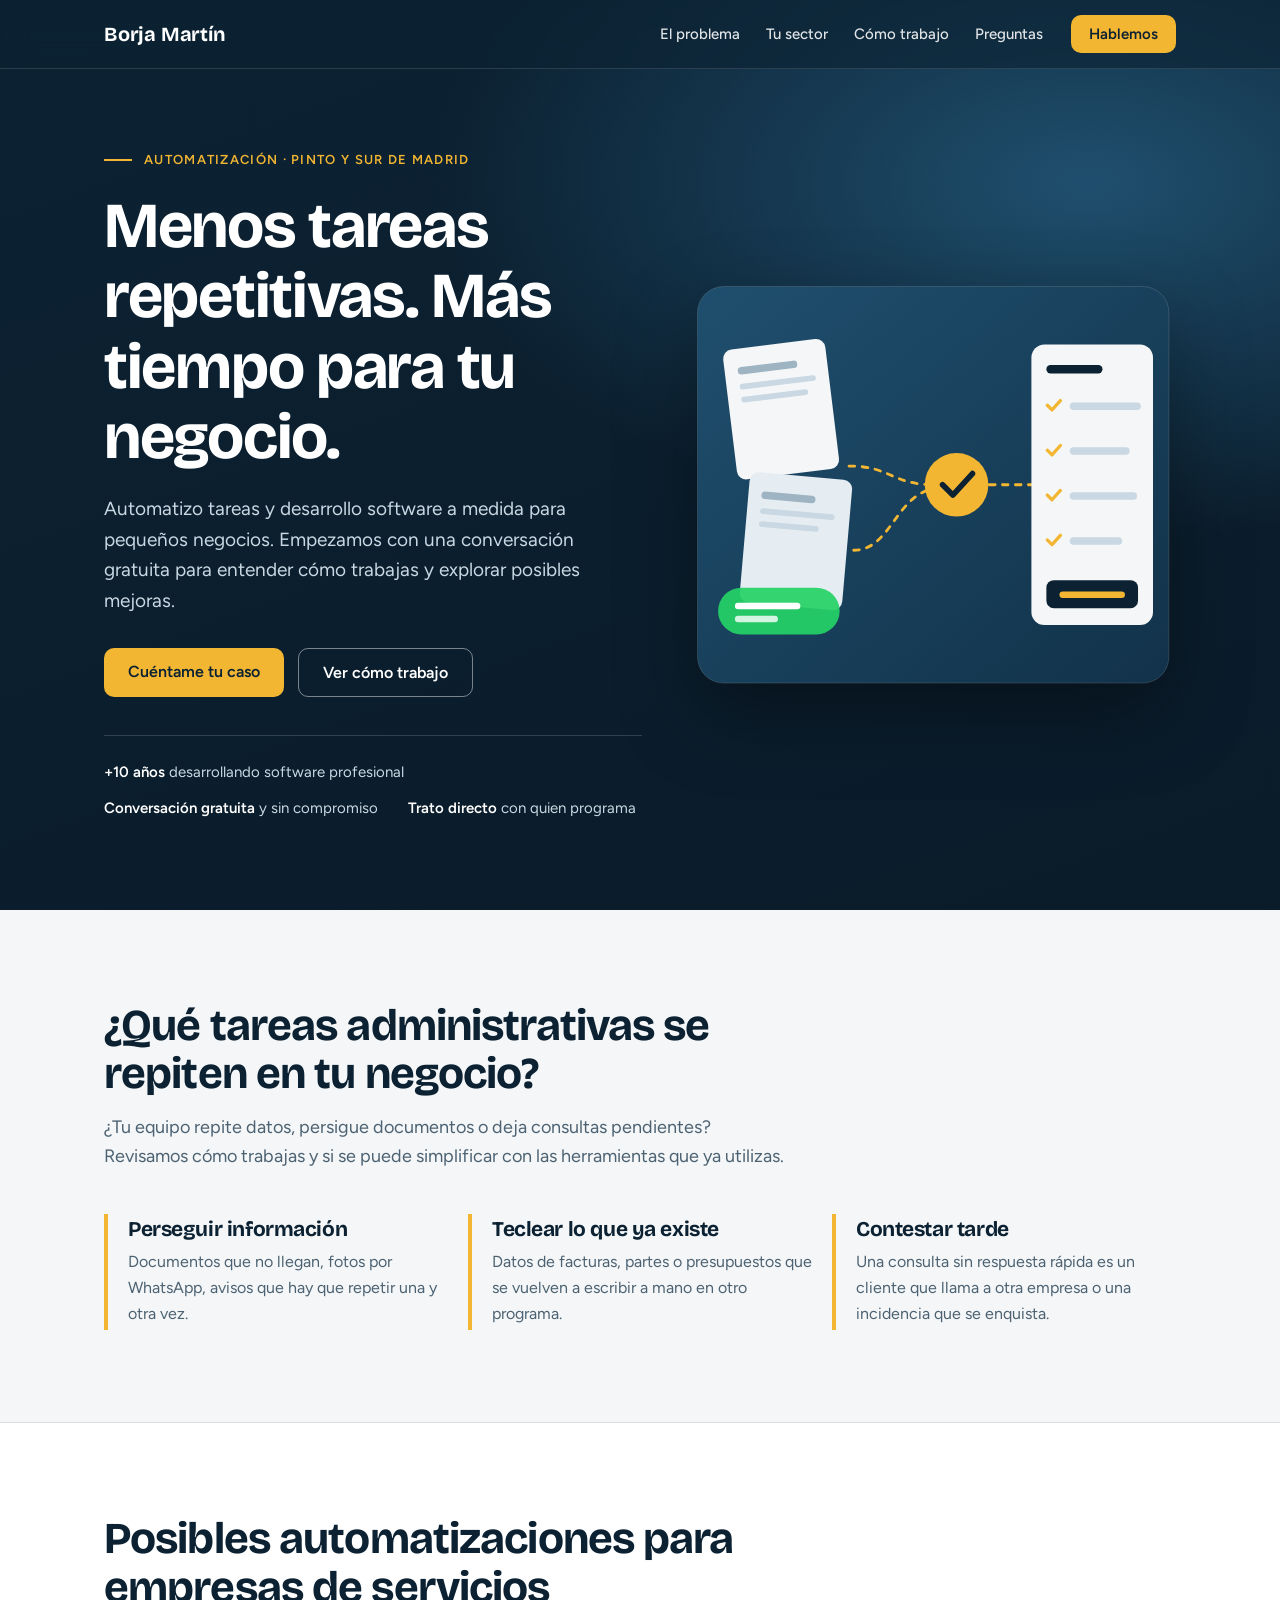
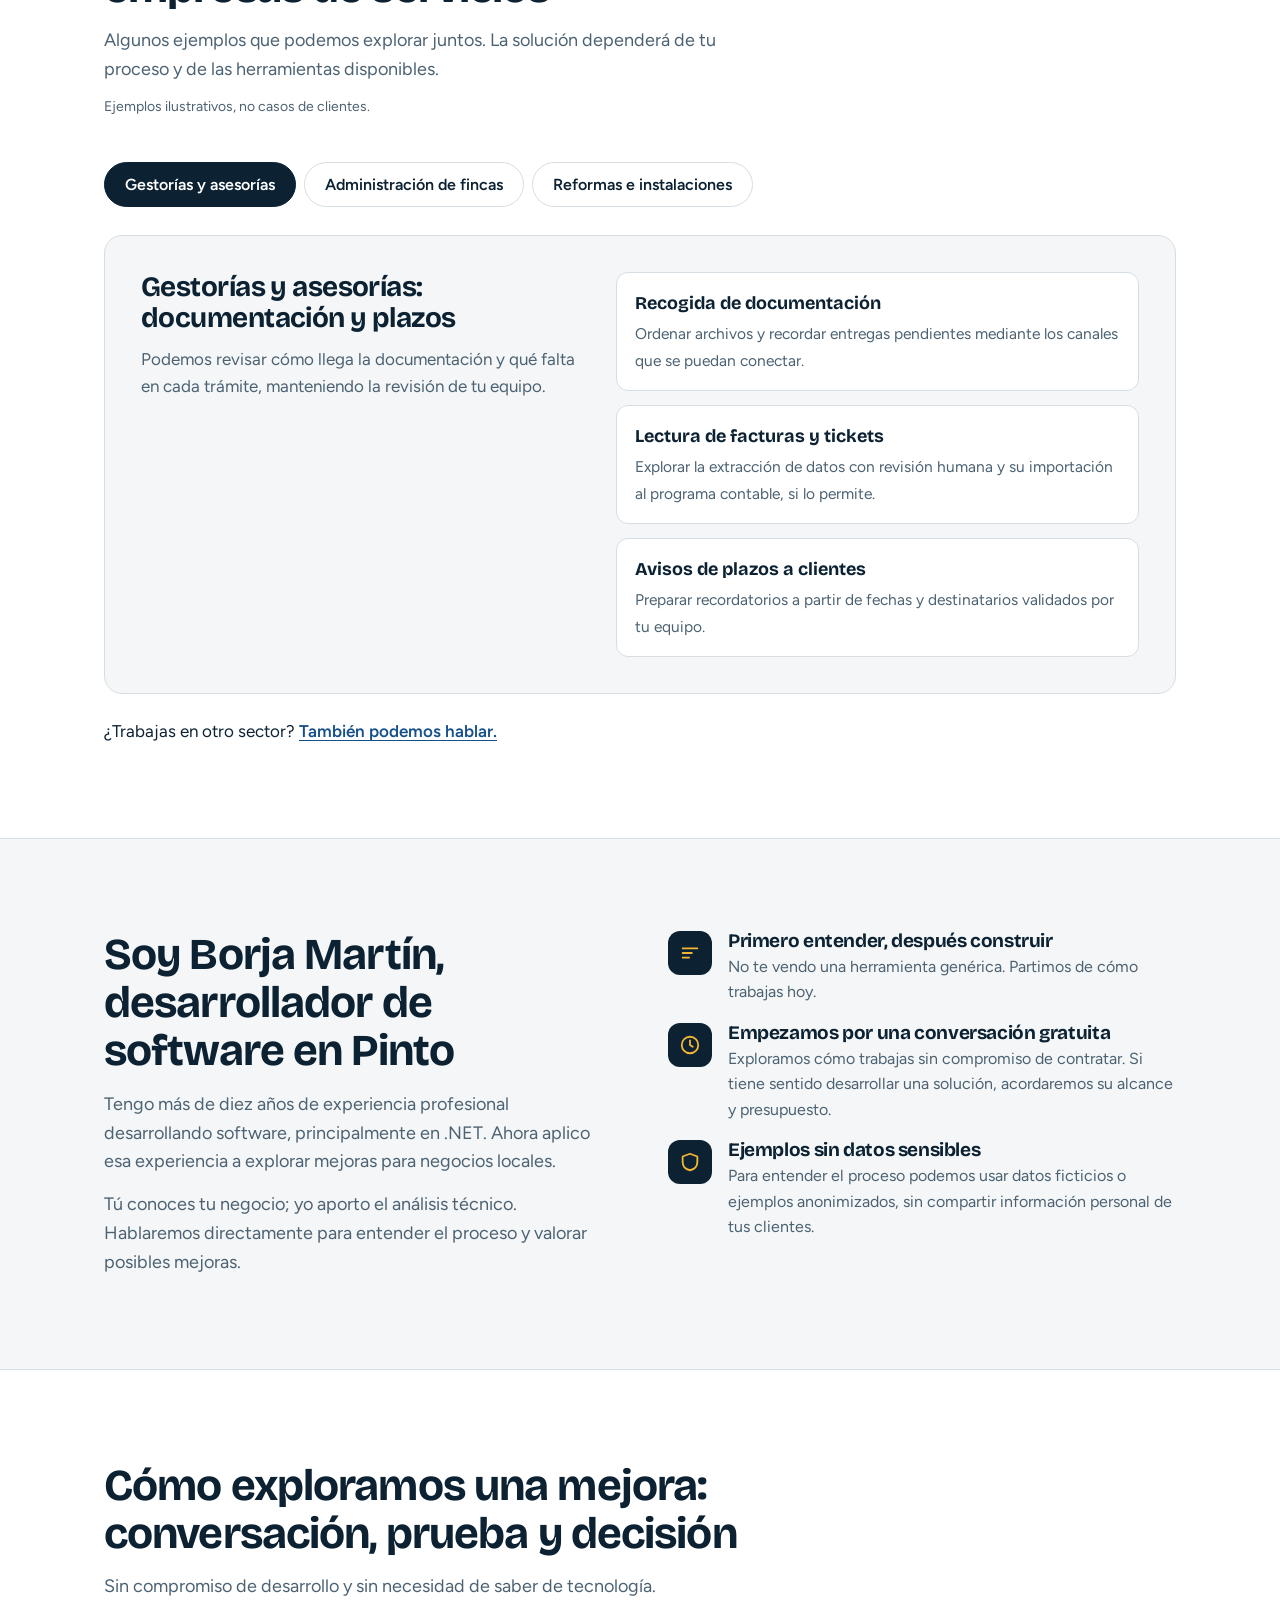
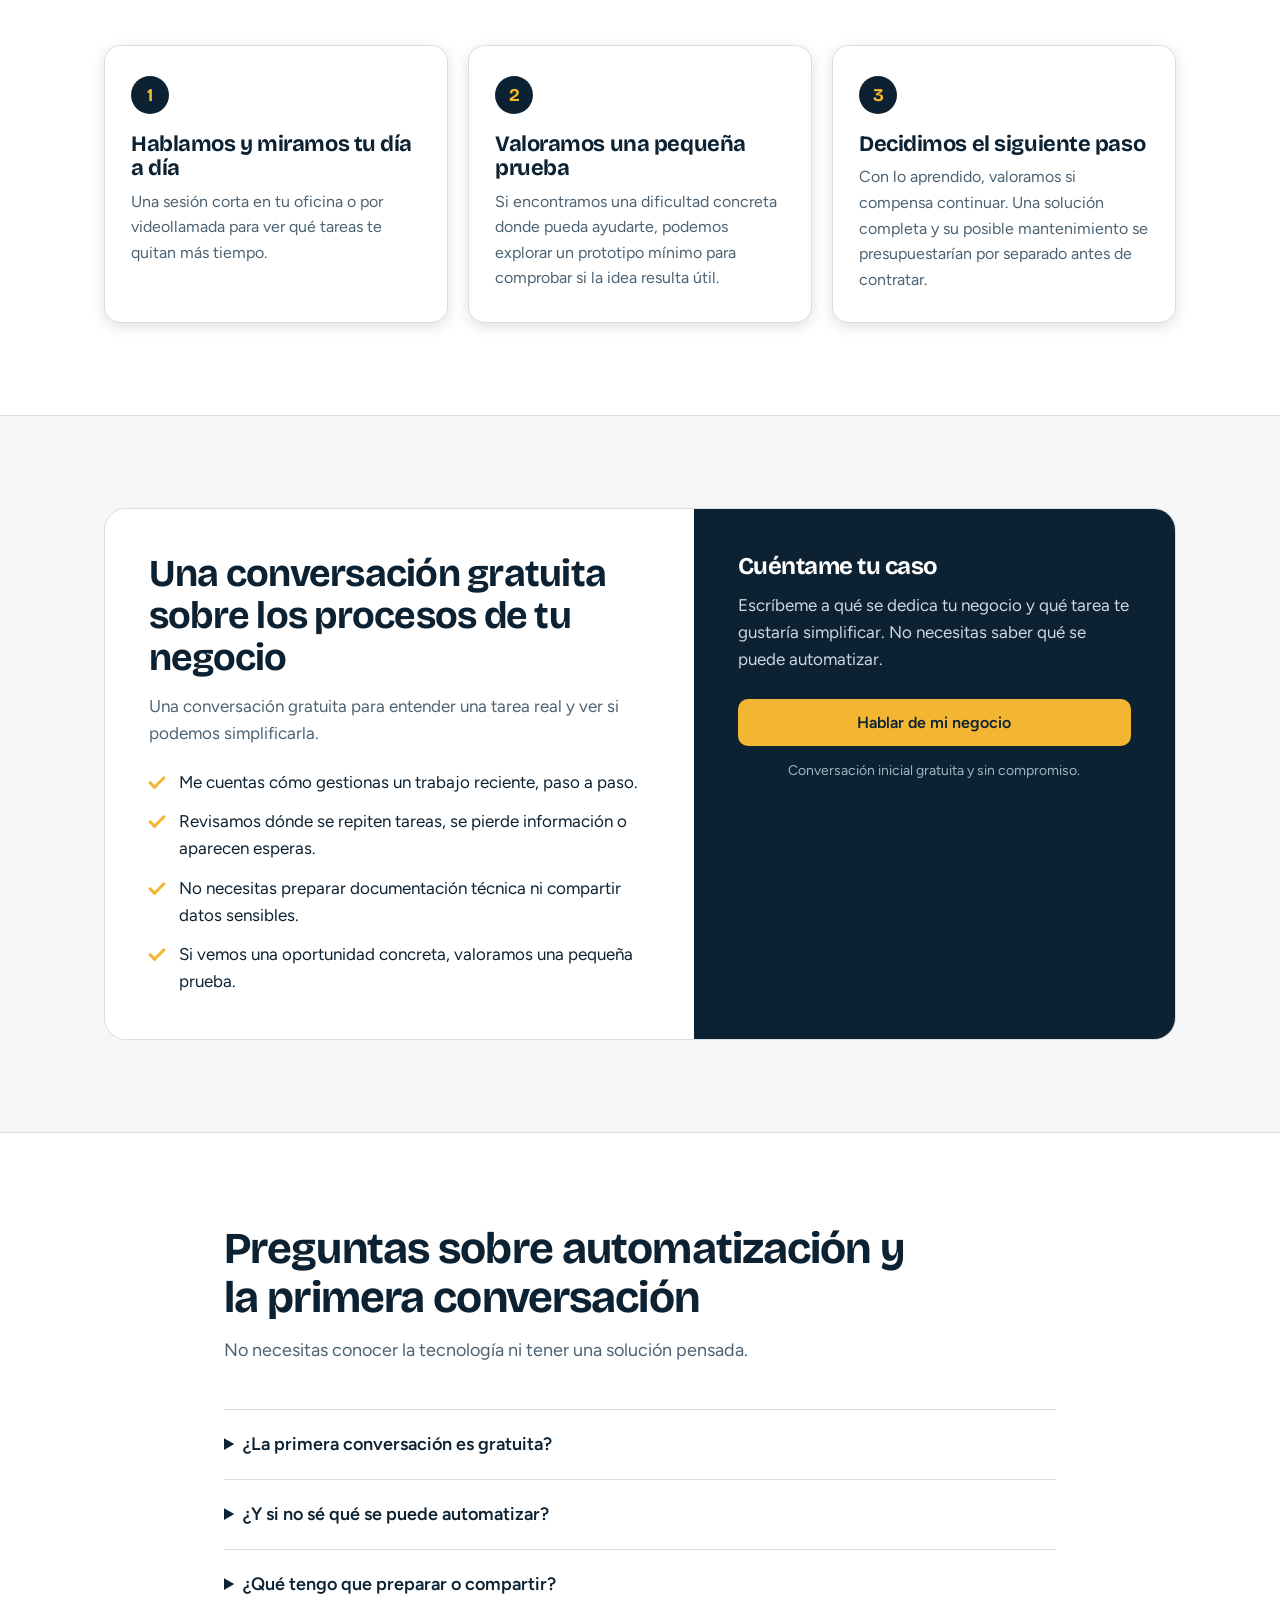
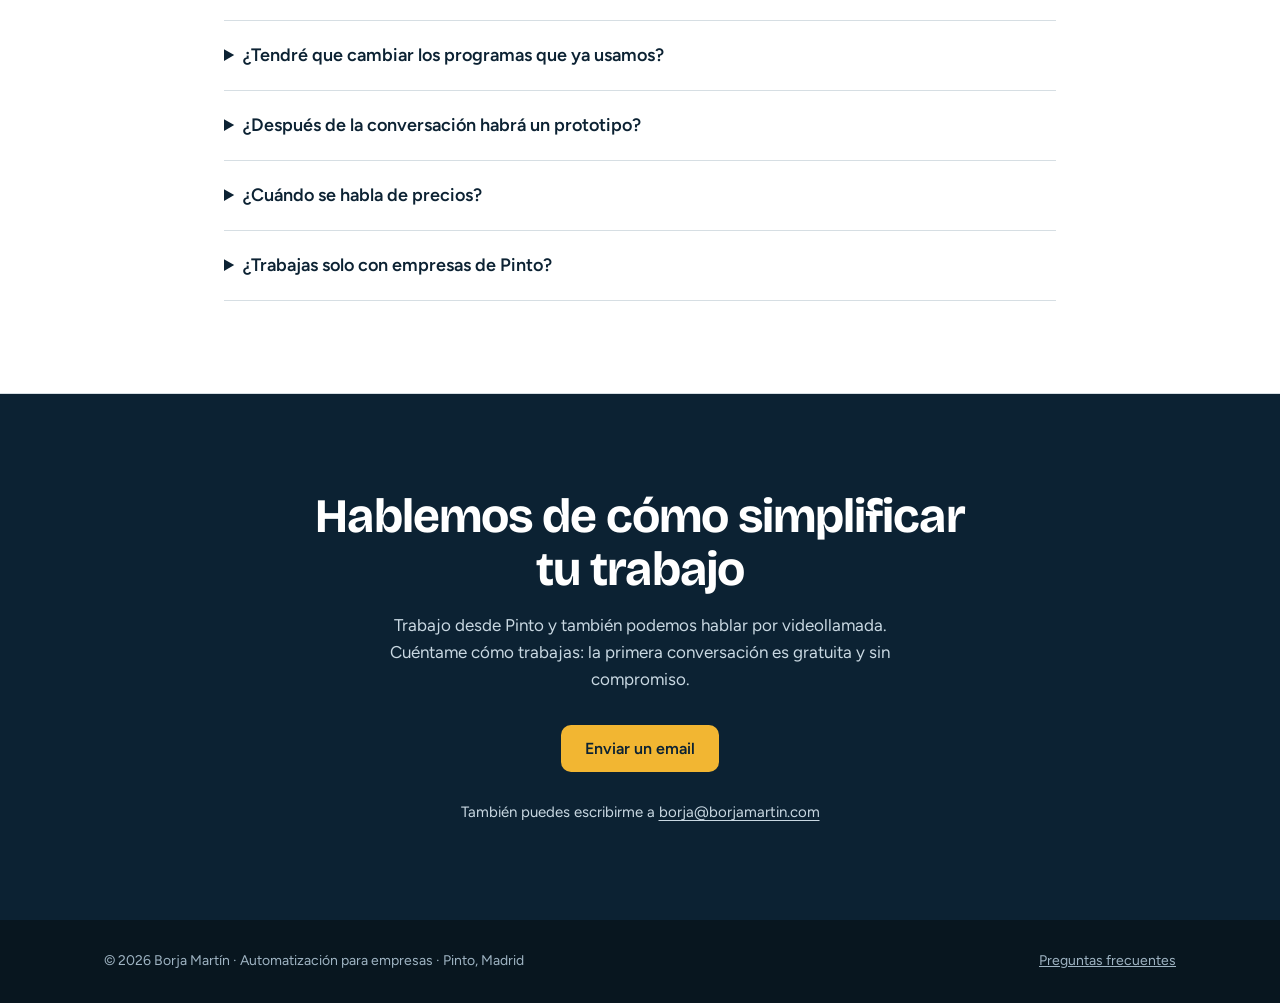
==== commit 3dfc1341: "Merge branch 'main' of https://github.com/bmartinh39/automations" ====
--- a/publicar/index.html
+++ b/publicar/index.html
@@ -222,8 +222,7 @@
     <h2 id="contacto-title">Hablemos de cómo simplificar tu trabajo</h2>
     <p>Trabajo desde Pinto y también podemos hablar por videollamada. Cuéntame cómo trabajas: la primera conversación es gratuita y sin compromiso.</p>
     <div class="cta-row">
-      <a class="btn" href="#" data-wa>Escribir por WhatsApp</a>
-      <a class="btn ghost" href="mailto:borja@borjamartin.com?subject=Conversaci%C3%B3n%20sobre%20mi%20negocio" data-mail>Enviar un email</a>
+      <a class="btn" href="mailto:borja@borjamartin.com?subject=Conversaci%C3%B3n%20sobre%20mi%20negocio" data-mail>Enviar un email</a>
     </div>
     <p class="contact-email">También puedes escribirme a <a href="mailto:borja@borjamartin.com" data-mail>borja@borjamartin.com</a></p>
   </div>
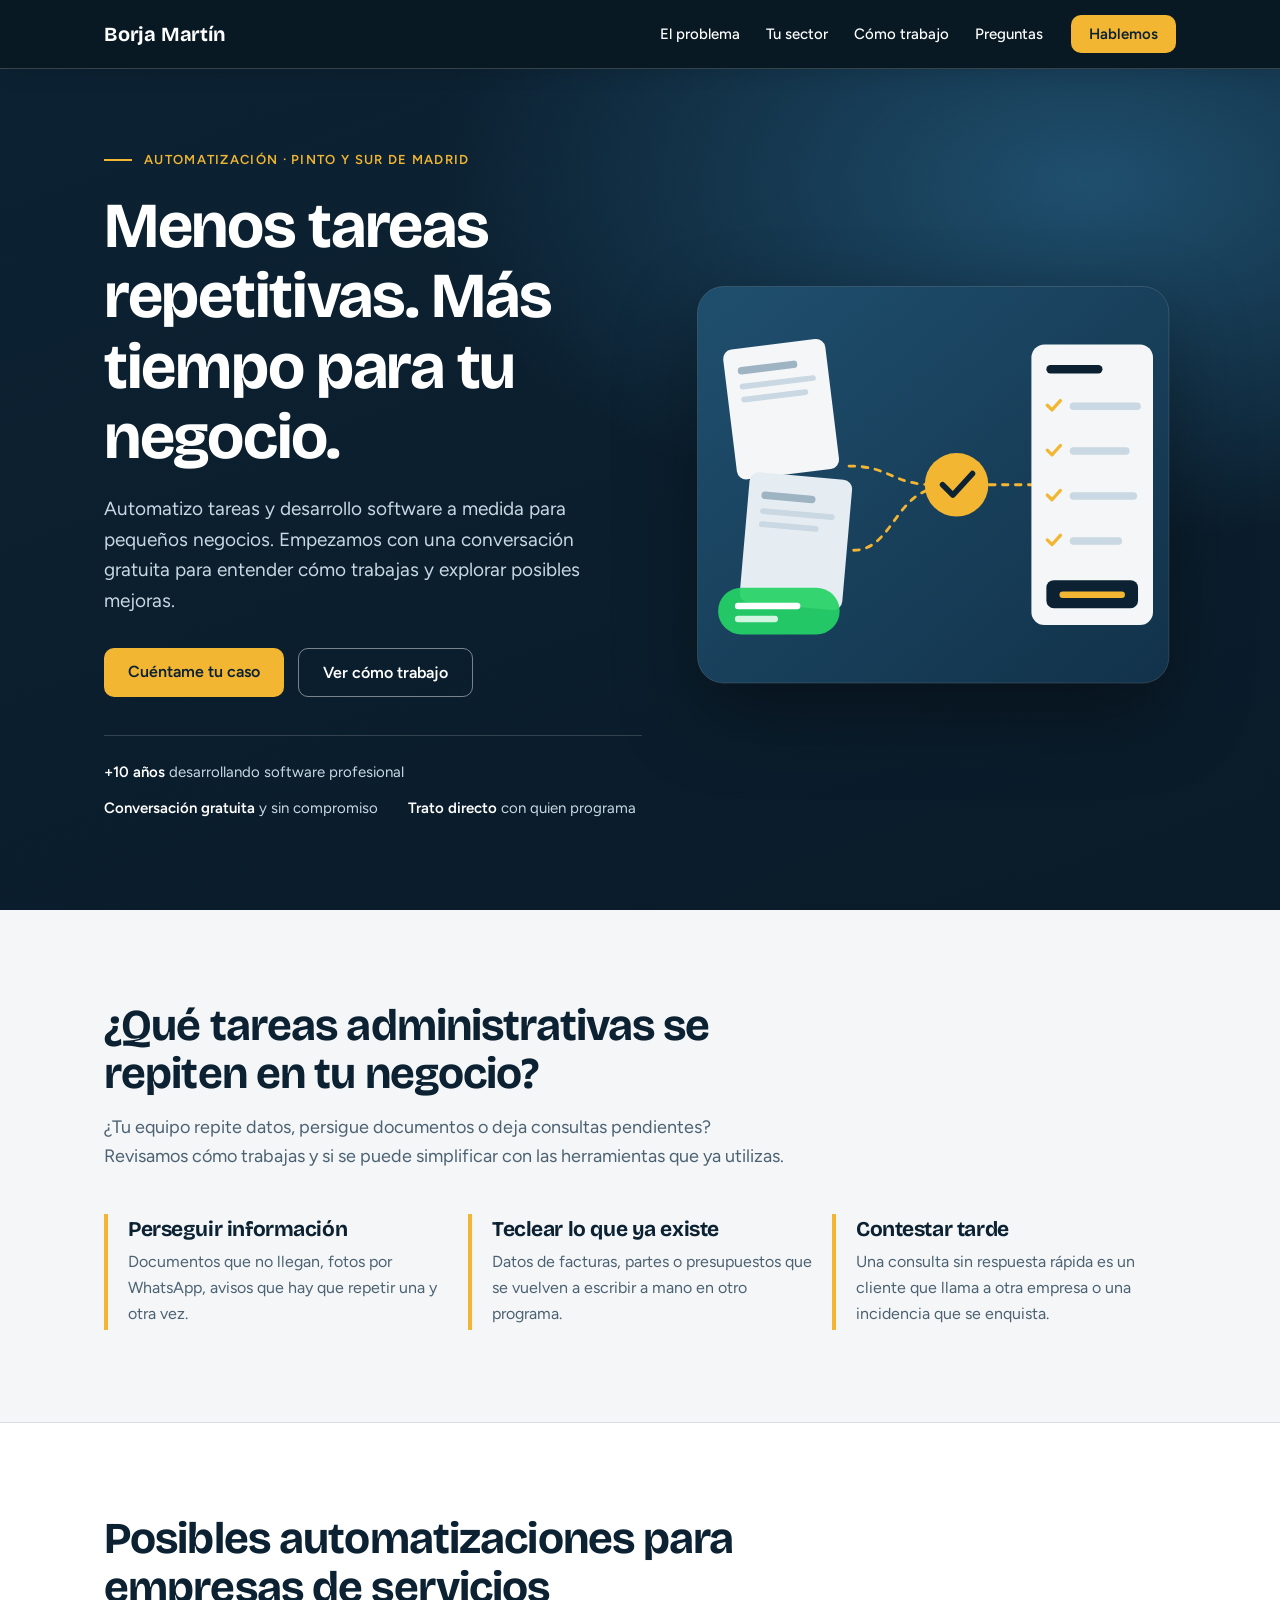
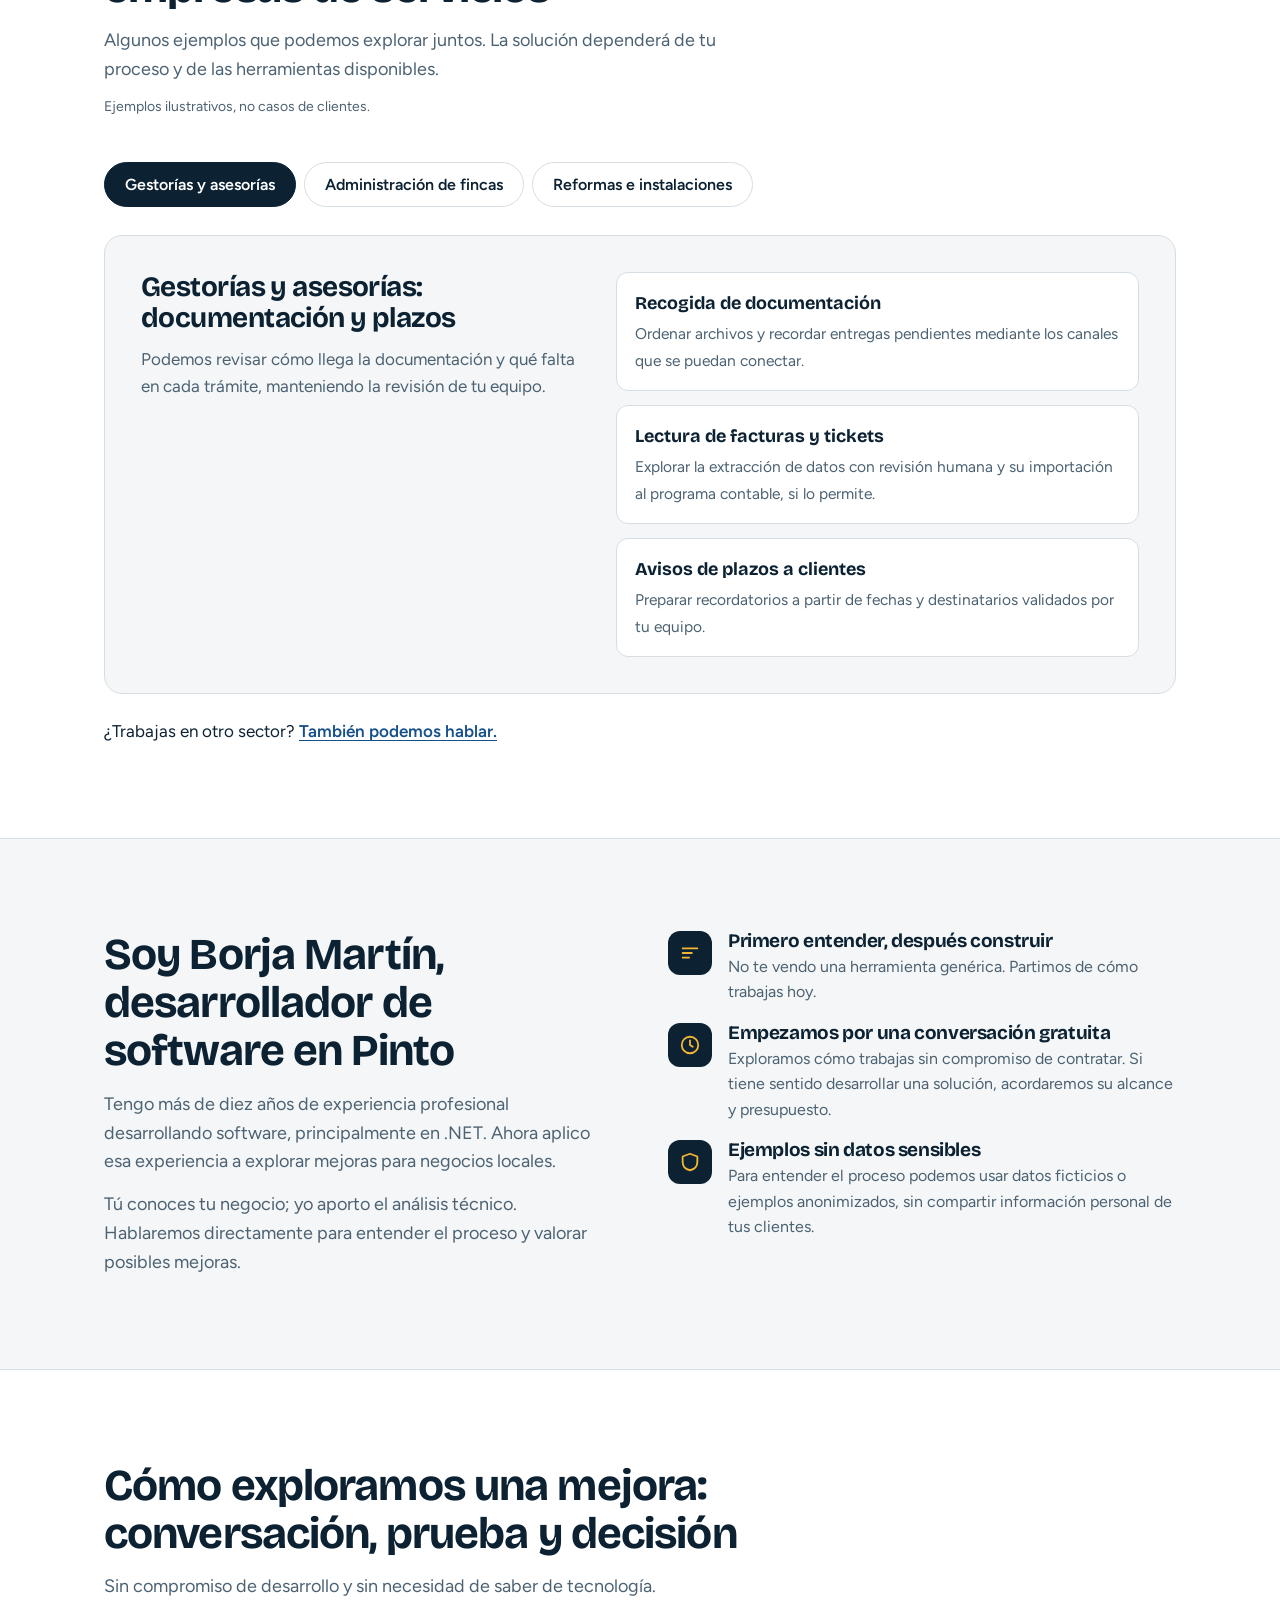
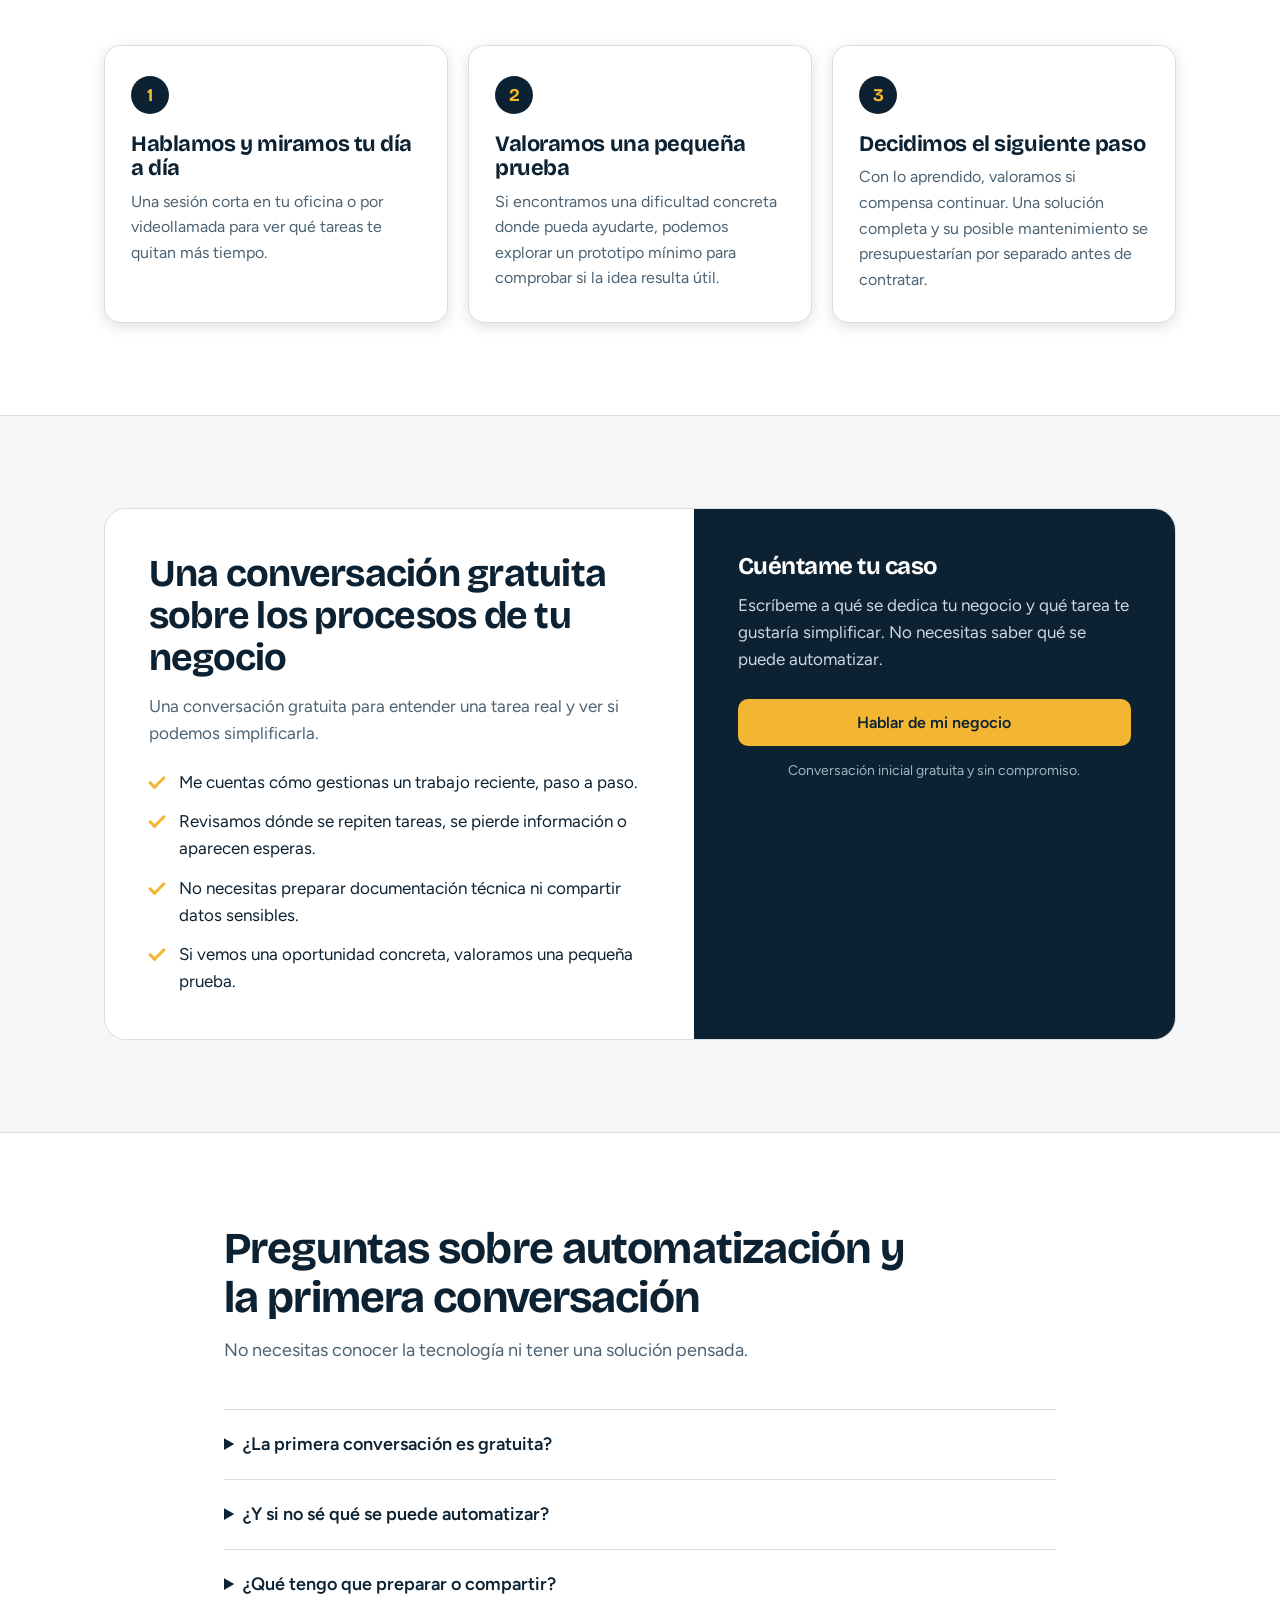
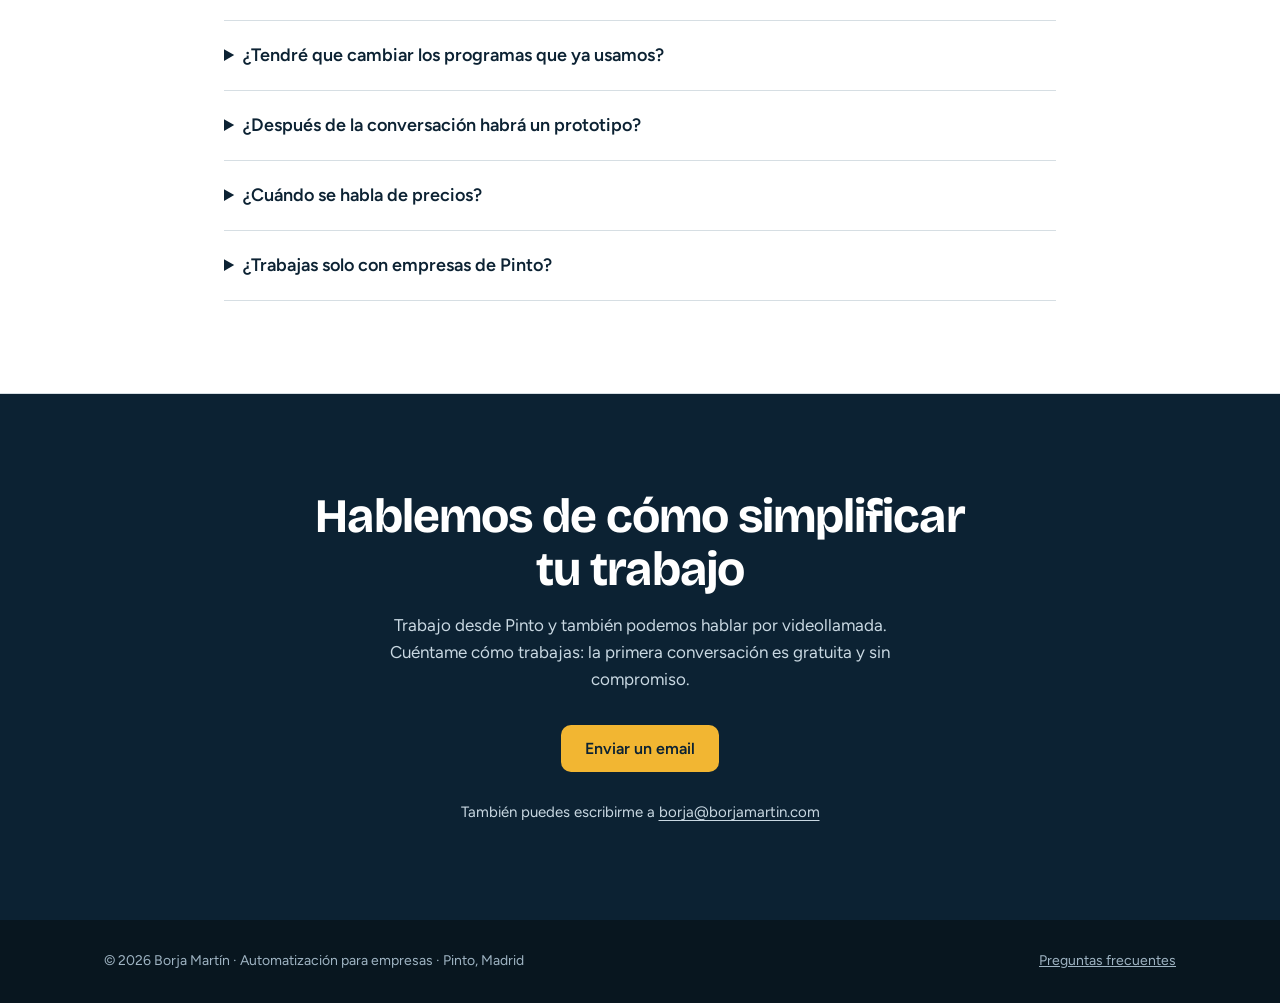
==== commit 0e02b9d6: "Improve navbar separation from hero background" ====
--- a/publicar/index.html
+++ b/publicar/index.html
@@ -8,7 +8,7 @@
 <link rel="preconnect" href="https://fonts.googleapis.com">
 <link rel="preconnect" href="https://fonts.gstatic.com" crossorigin>
 <link href="https://fonts.googleapis.com/css2?family=Bricolage+Grotesque:opsz,wght@12..96,500;12..96,700&family=Figtree:wght@400;500;600&display=swap" rel="stylesheet">
-<link rel="stylesheet" href="assets/css/styles.css?v=20261027-1">
+<link rel="stylesheet" href="assets/css/styles.css?v=20261029-1">
 <script src="assets/js/main.js" defer></script>
 </head>
 <body>
--- a/publicar/assets/css/styles.css
+++ b/publicar/assets/css/styles.css
@@ -9,7 +9,7 @@
 *,*::before,*::after{box-sizing:inherit}
 html{scroll-behavior:smooth;scroll-padding-top:calc(env(safe-area-inset-top,0px) + 76px)}
 body{margin:0;background:var(--bg);color:var(--ink);font:400 17px/1.6 var(--body);-webkit-font-smoothing:antialiased}
-body::before{content:"";position:fixed;inset:0 0 auto;height:env(safe-area-inset-top,0px);z-index:60;background:rgba(12,34,51,.72);backdrop-filter:blur(14px);-webkit-backdrop-filter:blur(14px)}
+body::before{content:"";position:fixed;inset:0 0 auto;height:env(safe-area-inset-top,0px);z-index:60;background:#081923}
 h1,h2,h3{font-family:var(--head);line-height:1.1;margin:0;letter-spacing:-.02em}
 p{margin:0}
 a{color:inherit}
@@ -21,11 +21,11 @@
 .skip-link:focus{transform:none}
 
 /* navbar */
-.nav{position:fixed;top:env(safe-area-inset-top,0px);left:0;right:0;z-index:50;background:rgba(12,34,51,.62);backdrop-filter:blur(14px);-webkit-backdrop-filter:blur(14px);border-bottom:1px solid rgba(255,255,255,.12);color:#fff}
+.nav{position:fixed;top:env(safe-area-inset-top,0px);left:0;right:0;z-index:50;background:#081923;border-bottom:1px solid rgba(255,255,255,.18);box-shadow:0 4px 18px rgba(0,0,0,.12);color:#fff}
 .nav .wrap{display:flex;align-items:center;gap:28px;height:68px}
 .brand{font:700 20px var(--head);text-decoration:none;margin-right:auto;letter-spacing:-.01em}
 .nav ul{display:flex;gap:26px;list-style:none;margin:0;padding:0}
-.nav ul a{text-decoration:none;font-weight:500;font-size:15px;opacity:.88}
+.nav ul a{text-decoration:none;font-weight:500;font-size:15px;opacity:1}
 .nav ul a:hover{opacity:1;text-decoration:underline;text-underline-offset:6px}
 .menu-toggle {
   display: none;
